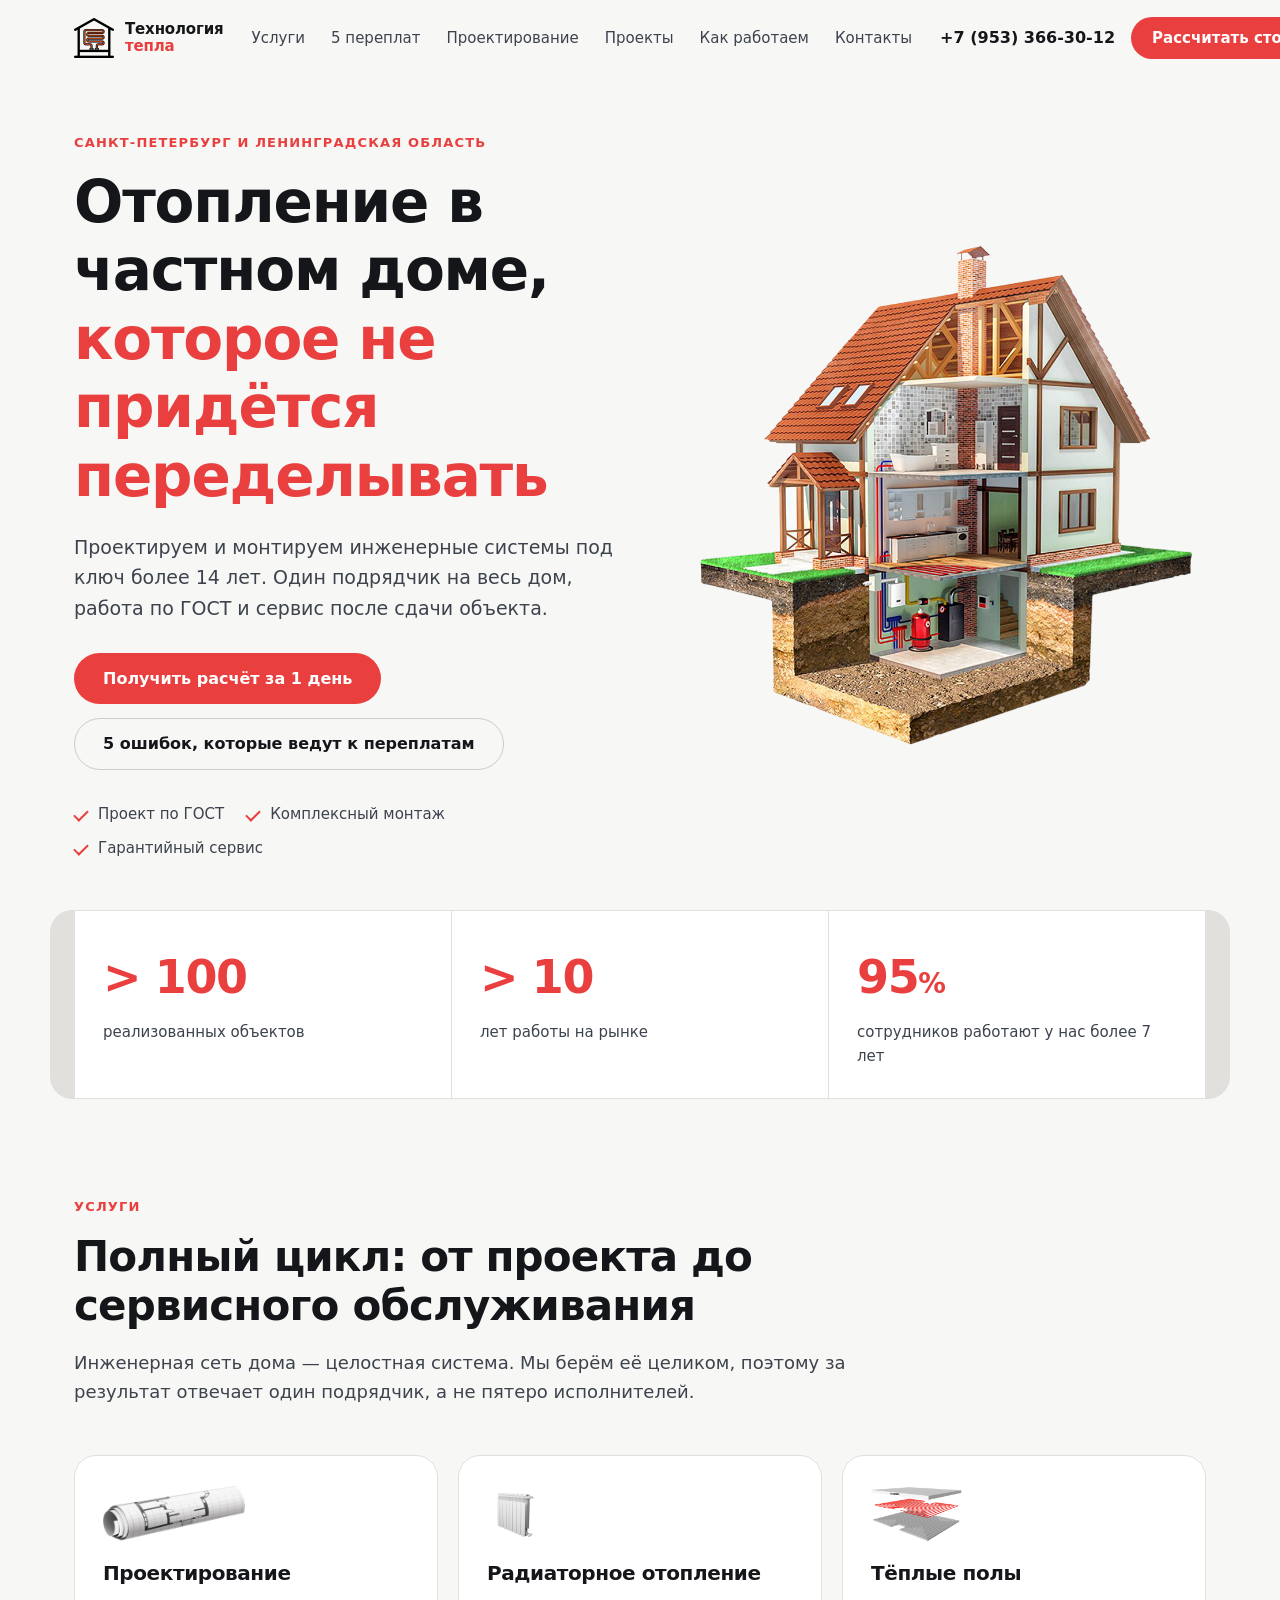
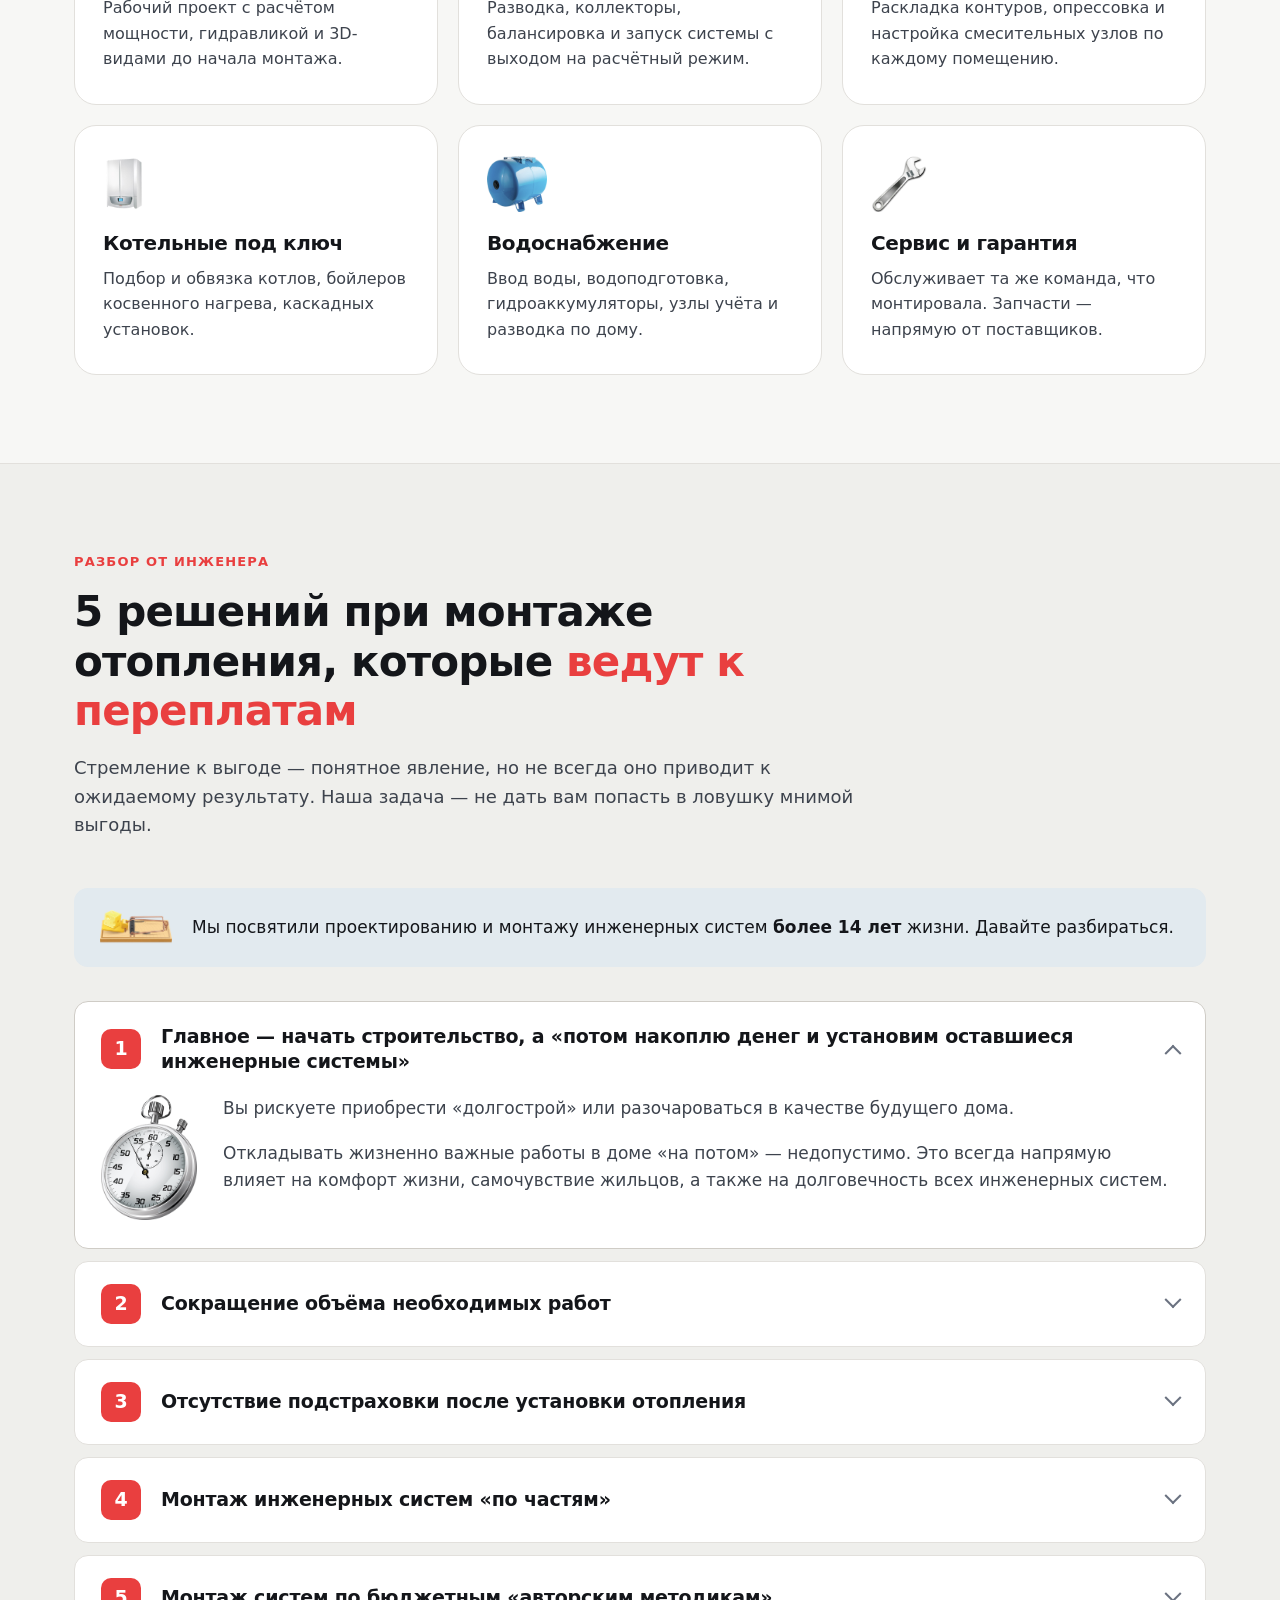
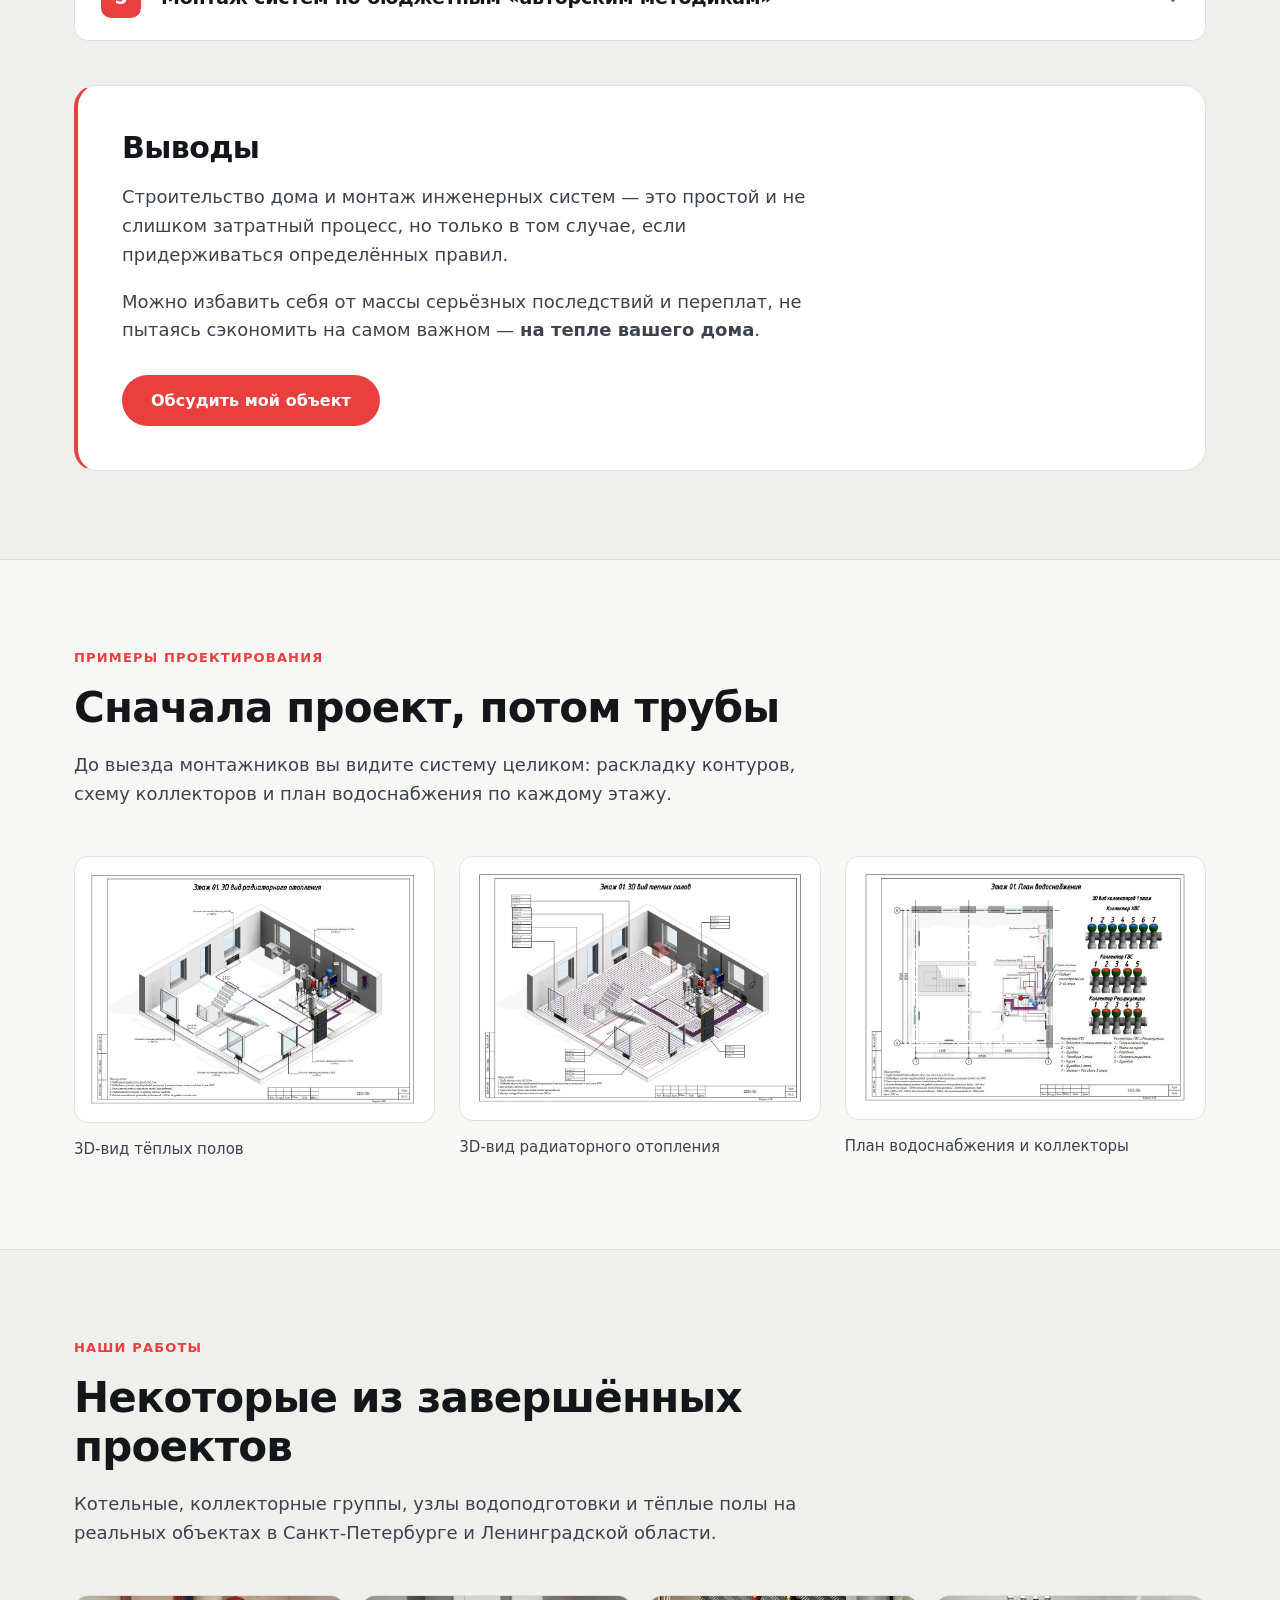
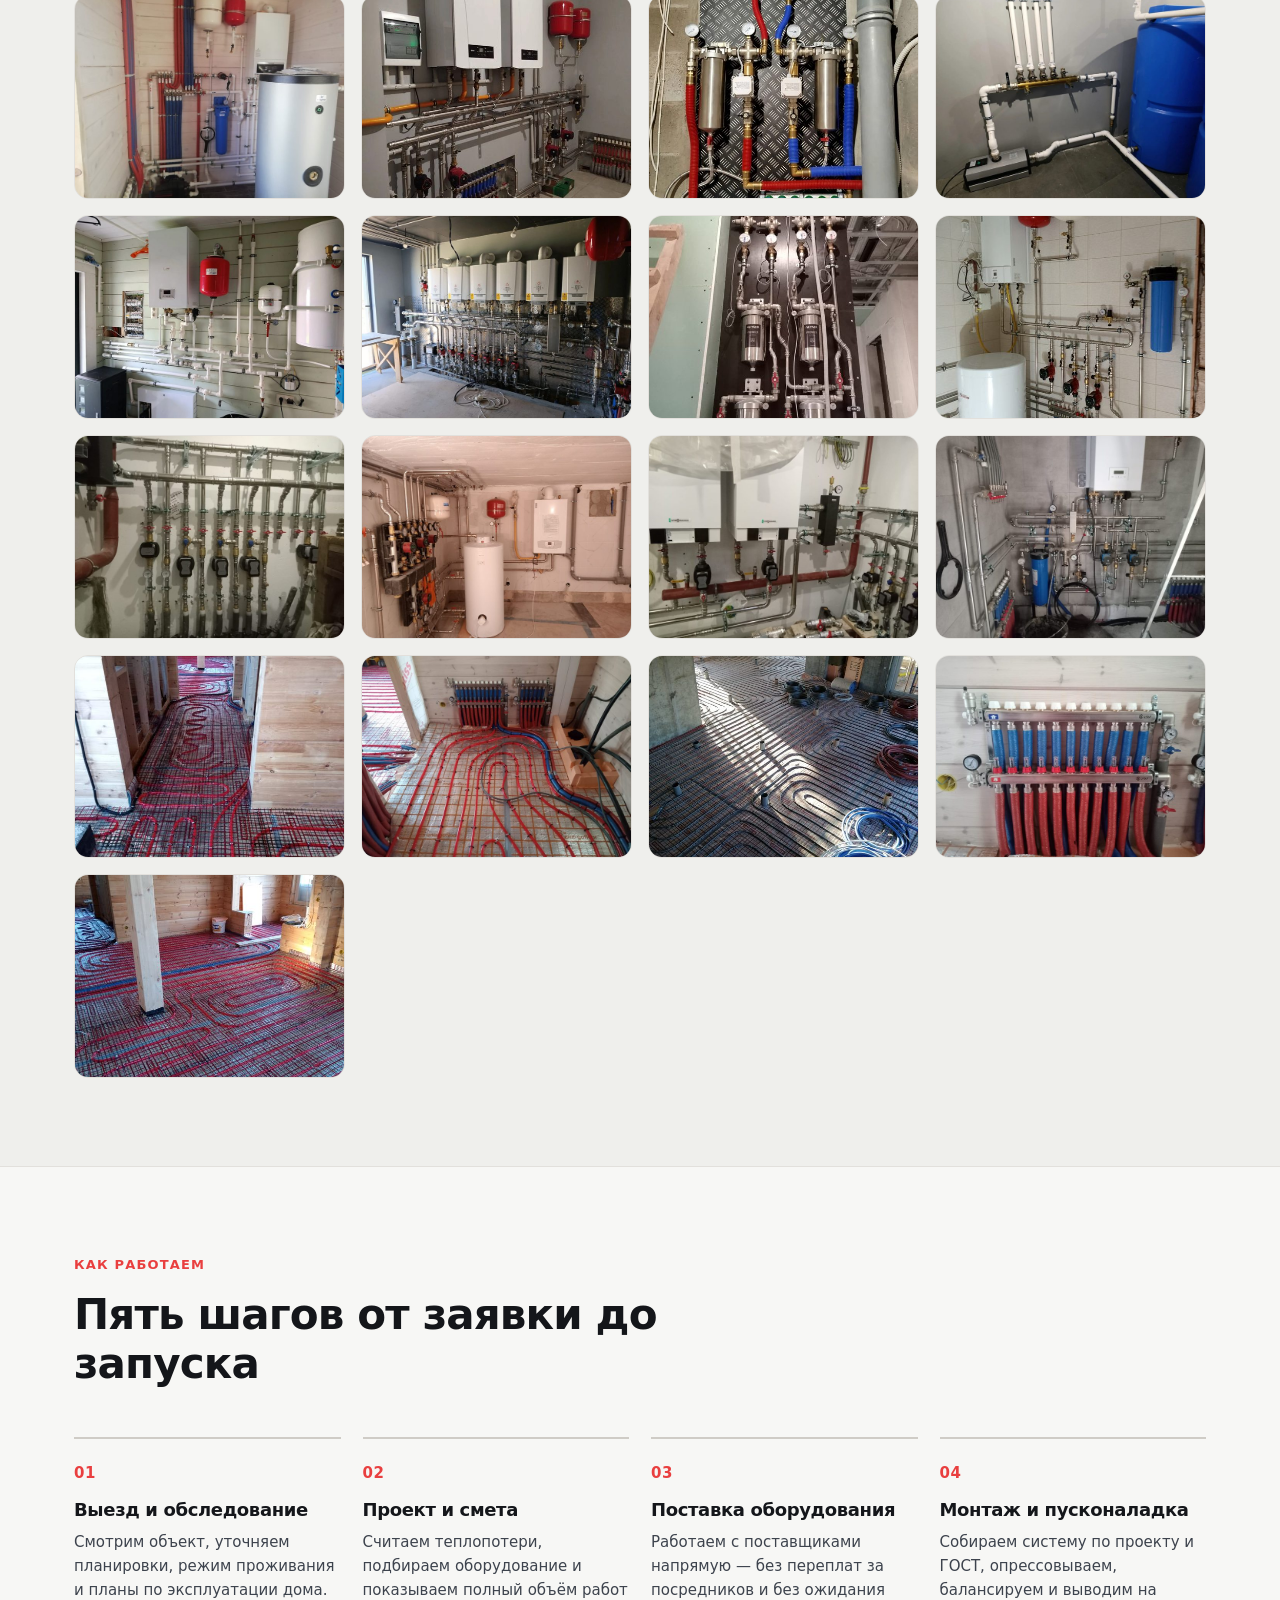
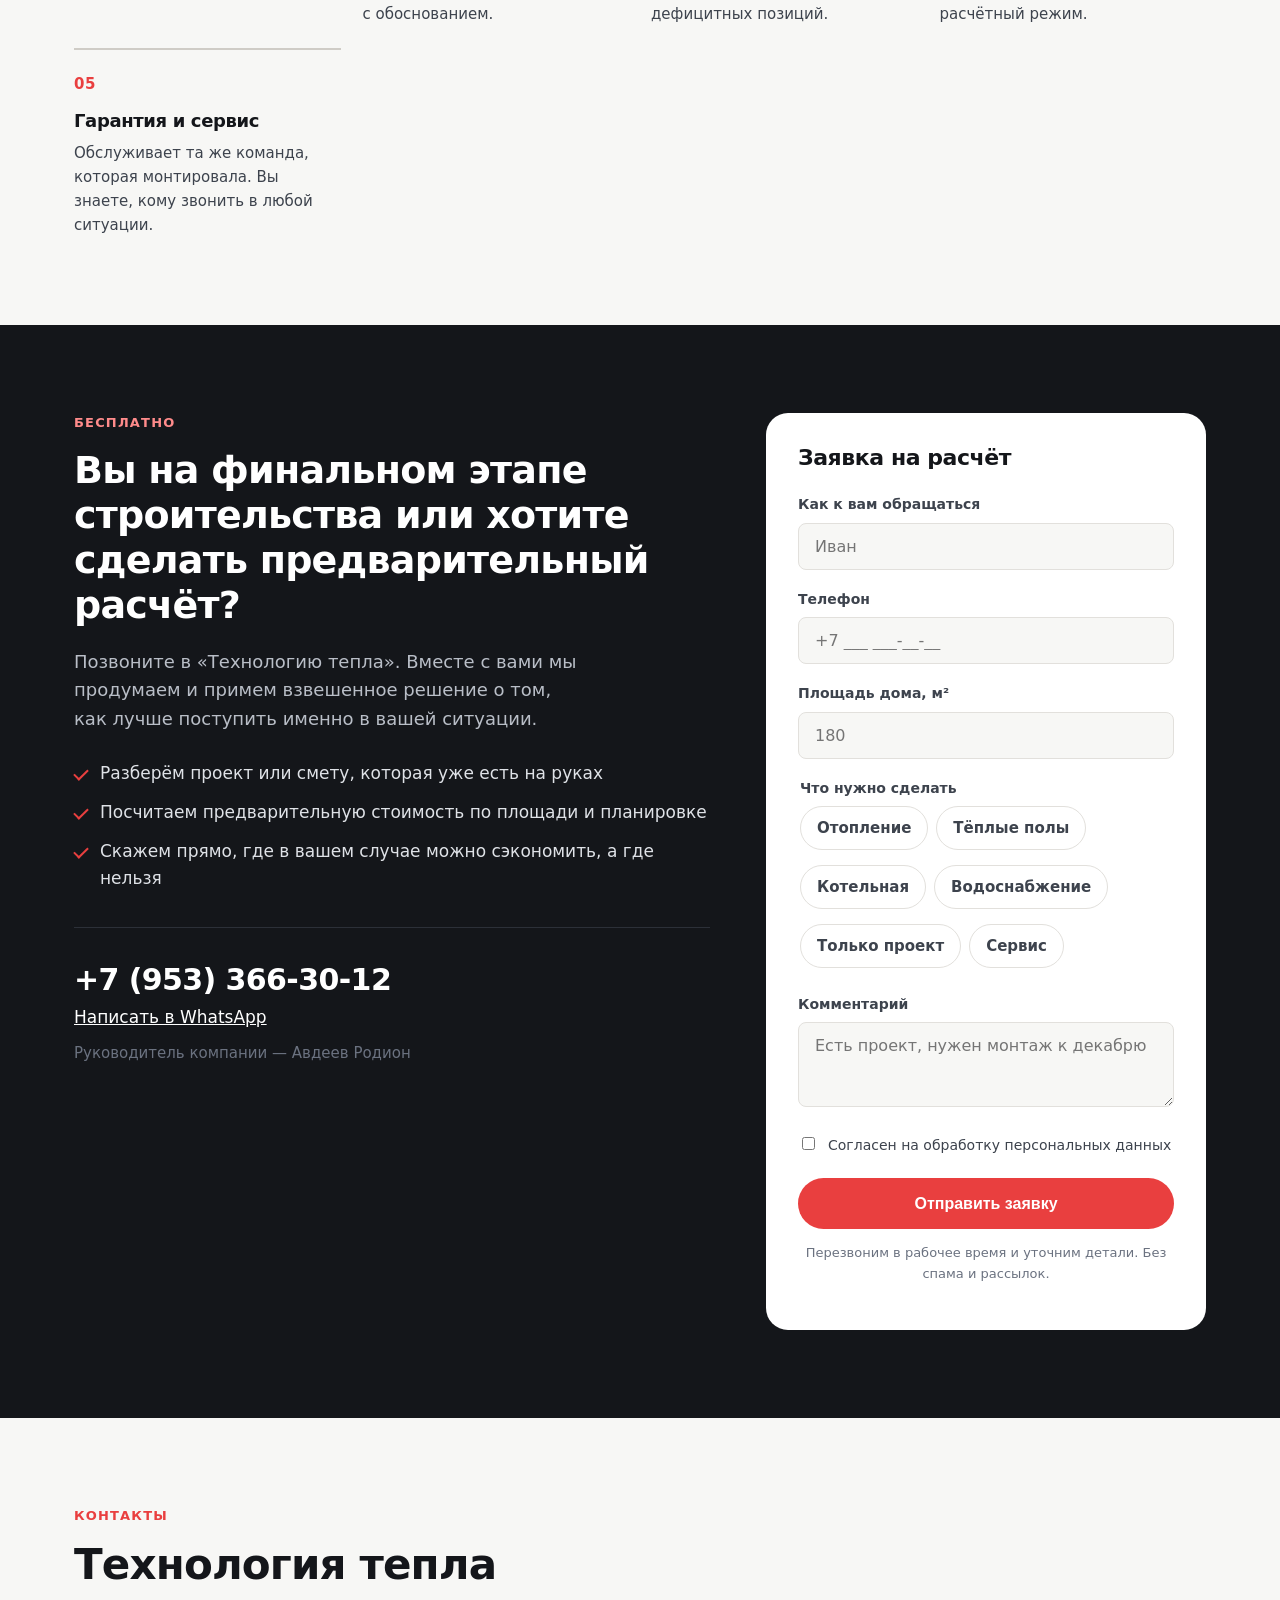
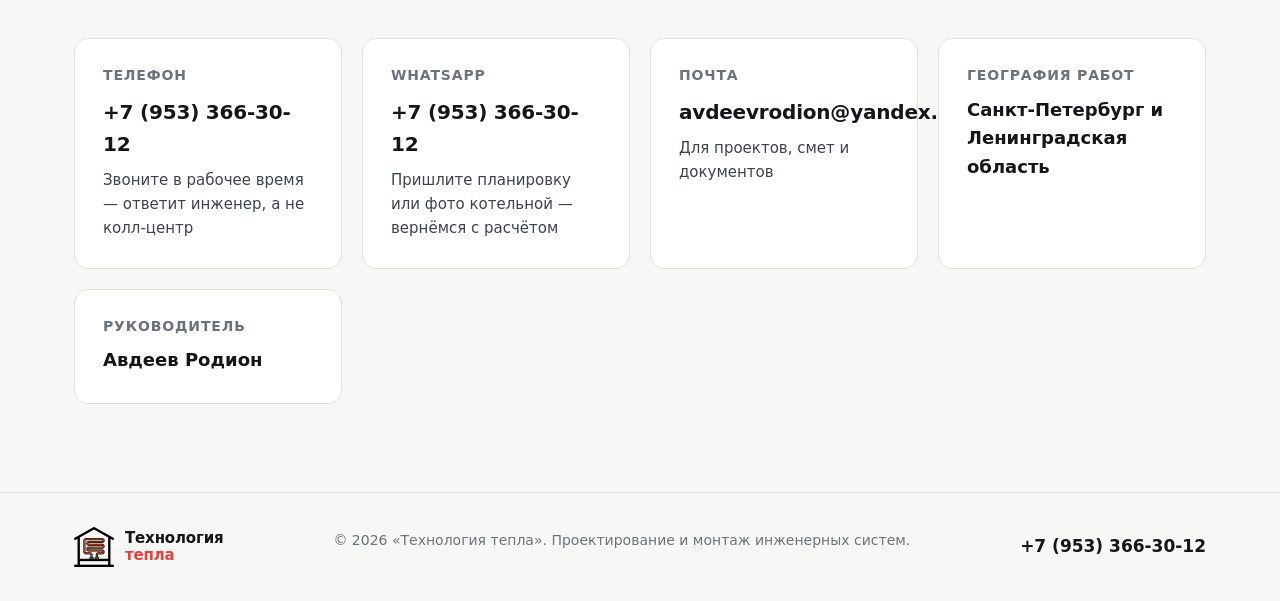
==== index.html @ f064ce5e "Сайт «Технология тепла»: лендинг по материалам презентации" ====
<!DOCTYPE html>
<html lang="ru">
<head>
<meta charset="utf-8">
<meta name="viewport" content="width=device-width, initial-scale=1">
<title>Технология тепла — проектирование и монтаж отопления в частных домах СПб и ЛО</title>
<meta name="description" content="Проектируем и монтируем отопление, тёплые полы, котельные и водоснабжение в частных домах Санкт-Петербурга и Ленинградской области. Более 14 лет опыта, свыше 100 реализованных объектов, работа по ГОСТ и сервисное обслуживание.">
<meta name="theme-color" content="#E93F3F">
<link rel="canonical" href="https://example.ru/">

<meta property="og:type" content="website">
<meta property="og:locale" content="ru_RU">
<meta property="og:site_name" content="Технология тепла">
<meta property="og:title" content="Технология тепла — отопление и инженерные системы в частных домах">
<meta property="og:description" content="Проектирование и монтаж отопления, тёплых полов, котельных и водоснабжения в СПб и Ленобласти. Более 14 лет опыта, свыше 100 объектов.">
<meta property="og:image" content="assets/img/projects/project-05.jpg">

<link rel="icon" href="assets/img/logo-radiator.png" type="image/png">
<link rel="preload" as="image" href="assets/img/hero-house-cutaway.png">
<link rel="stylesheet" href="assets/css/styles.css">
</head>
<body>

<a class="skip-link" href="#main">Перейти к содержанию</a>

<header class="header" id="header">
  <div class="container header__inner">
    <a class="logo" href="#top" aria-label="Технология тепла — на главную">
      <img class="logo__mark" src="assets/img/logo-radiator.png" alt="" width="40" height="40">
      <span class="logo__text">Технология<span>тепла</span></span>
    </a>

    <nav class="nav" id="nav" aria-label="Основная навигация">
      <ul class="nav__list">
        <li><a href="#services">Услуги</a></li>
        <li><a href="#mistakes">5 переплат</a></li>
        <li><a href="#design">Проектирование</a></li>
        <li><a href="#projects">Проекты</a></li>
        <li><a href="#process">Как работаем</a></li>
        <li><a href="#contacts">Контакты</a></li>
      </ul>
    </nav>

    <div class="header__actions">
      <a class="header__phone" href="tel:+79533663012">+7 (953) 366-30-12</a>
      <a class="btn btn--primary btn--sm js-open-lead" href="#lead">Рассчитать стоимость</a>
      <button class="burger" id="burger" type="button" aria-label="Открыть меню" aria-expanded="false" aria-controls="nav">
        <span></span><span></span><span></span>
      </button>
    </div>
  </div>
</header>

<main id="main">

  <section class="hero" id="top">
    <div class="container hero__inner">
      <div class="hero__content">
        <p class="eyebrow">Санкт-Петербург и Ленинградская область</p>
        <h1 class="hero__title">Отопление в частном доме, <em>которое не придётся переделывать</em></h1>
        <p class="hero__lead">
          Проектируем и монтируем инженерные системы под ключ более 14 лет.
          Один подрядчик на весь дом, работа по ГОСТ и сервис после сдачи объекта.
        </p>

        <div class="hero__actions">
          <a class="btn btn--primary js-open-lead" href="#lead">Получить расчёт за 1 день</a>
          <a class="btn btn--ghost" href="#mistakes">5 ошибок, которые ведут к переплатам</a>
        </div>

        <ul class="hero__badges">
          <li>Проект по ГОСТ</li>
          <li>Комплексный монтаж</li>
          <li>Гарантийный сервис</li>
        </ul>
      </div>

      <div class="hero__media">
        <img src="assets/img/hero-house-cutaway.png" alt="Разрез частного дома с инженерными системами: котельная, отопление, водоснабжение" width="900" height="885">
      </div>
    </div>
  </section>

  <section class="stats" aria-label="Компания в цифрах">
    <div class="container stats__grid">
      <div class="stat">
        <span class="stat__value">&gt;&nbsp;100</span>
        <span class="stat__label">реализованных объектов</span>
      </div>
      <div class="stat">
        <span class="stat__value">&gt;&nbsp;10</span>
        <span class="stat__label">лет работы на рынке</span>
      </div>
      <div class="stat">
        <span class="stat__value">95<span class="stat__unit">%</span></span>
        <span class="stat__label">сотрудников работают у нас более 7 лет</span>
      </div>
    </div>
  </section>

  <section class="section" id="services">
    <div class="container">
      <div class="section__head">
        <p class="eyebrow">Услуги</p>
        <h2 class="section__title">Полный цикл: от проекта до сервисного обслуживания</h2>
        <p class="section__lead">
          Инженерная сеть дома — целостная система. Мы берём её целиком, поэтому за результат
          отвечает один подрядчик, а не пятеро исполнителей.
        </p>
      </div>

      <ul class="cards">
        <li class="card">
          <img class="card__icon" src="assets/img/icon-drawings.png" alt="" width="80" height="32" loading="lazy">
          <h3 class="card__title">Проектирование</h3>
          <p>Рабочий проект с расчётом мощности, гидравликой и 3D-видами до начала монтажа.</p>
        </li>
        <li class="card">
          <img class="card__icon" src="assets/img/icon-radiator.png" alt="" width="56" height="56" loading="lazy">
          <h3 class="card__title">Радиаторное отопление</h3>
          <p>Разводка, коллекторы, балансировка и запуск системы с выходом на расчётный режим.</p>
        </li>
        <li class="card">
          <img class="card__icon" src="assets/img/icon-floor-heating.png" alt="" width="80" height="49" loading="lazy">
          <h3 class="card__title">Тёплые полы</h3>
          <p>Раскладка контуров, опрессовка и настройка смесительных узлов по каждому помещению.</p>
        </li>
        <li class="card">
          <img class="card__icon" src="assets/img/icon-boiler.png" alt="" width="42" height="56" loading="lazy">
          <h3 class="card__title">Котельные под ключ</h3>
          <p>Подбор и обвязка котлов, бойлеров косвенного нагрева, каскадных установок.</p>
        </li>
        <li class="card">
          <img class="card__icon" src="assets/img/icon-expansion-tank.png" alt="" width="60" height="56" loading="lazy">
          <h3 class="card__title">Водоснабжение</h3>
          <p>Ввод воды, водоподготовка, гидроаккумуляторы, узлы учёта и разводка по дому.</p>
        </li>
        <li class="card">
          <img class="card__icon" src="assets/img/icon-wrench.png" alt="" width="56" height="56" loading="lazy">
          <h3 class="card__title">Сервис и гарантия</h3>
          <p>Обслуживает та же команда, что монтировала. Запчасти — напрямую от поставщиков.</p>
        </li>
      </ul>
    </div>
  </section>

  <section class="section section--alt" id="mistakes">
    <div class="container">
      <div class="section__head">
        <p class="eyebrow">Разбор от инженера</p>
        <h2 class="section__title">5 решений при монтаже отопления, которые <em>ведут к переплатам</em></h2>
        <p class="section__lead">
          Стремление к выгоде — понятное явление, но не всегда оно приводит к ожидаемому результату.
          Наша задача — не дать вам попасть в ловушку мнимой выгоды.
        </p>
      </div>

      <div class="callout callout--trap">
        <img src="assets/img/icon-mousetrap.png" alt="" width="72" height="35" loading="lazy">
        <p>Мы посвятили проектированию и монтажу инженерных систем <strong>более 14 лет</strong> жизни. Давайте разбираться.</p>
      </div>

      <ul class="accordion" id="accordion">
        <li class="acc">
          <button class="acc__head" type="button" aria-expanded="true" aria-controls="acc-1">
            <span class="acc__num">1</span>
            <span class="acc__title">Главное — начать строительство, а «потом накоплю денег и установим оставшиеся инженерные системы»</span>
            <span class="acc__chevron" aria-hidden="true"></span>
          </button>
          <div class="acc__body" id="acc-1">
            <div class="acc__inner">
              <img class="acc__icon" src="assets/img/icon-stopwatch.png" alt="" width="62" height="80" loading="lazy">
              <div>
                <p>Вы рискуете приобрести «долгострой» или разочароваться в качестве будущего дома.</p>
                <p>Откладывать жизненно важные работы в доме «на потом» — недопустимо. Это всегда напрямую влияет на комфорт жизни, самочувствие жильцов, а также на долговечность всех инженерных систем.</p>
              </div>
            </div>
          </div>
        </li>

        <li class="acc">
          <button class="acc__head" type="button" aria-expanded="false" aria-controls="acc-2">
            <span class="acc__num">2</span>
            <span class="acc__title">Сокращение объёма необходимых работ</span>
            <span class="acc__chevron" aria-hidden="true"></span>
          </button>
          <div class="acc__body" id="acc-2">
            <div class="acc__inner">
              <img class="acc__icon" src="assets/img/icon-piggy-bank.png" alt="" width="80" height="76" loading="lazy">
              <div>
                <p>Некоторые заказчики желают отказаться от работ, считая их ненужными, и просят уменьшить объём сметы.</p>
                <p>Сотрудники серьёзной инженерной компании не допустят компромисса по отказу от тех или иных работ и обязательно аргументируют их необходимость.</p>
                <p class="note note--warn">
                  <img src="assets/img/icon-warning.png" alt="" width="28" height="28" loading="lazy">
                  Отказ от необходимых работ — высочайший риск получить трудно поправимые последствия и необходимость двойной работы.
                </p>
              </div>
            </div>
          </div>
        </li>

        <li class="acc">
          <button class="acc__head" type="button" aria-expanded="false" aria-controls="acc-3">
            <span class="acc__num">3</span>
            <span class="acc__title">Отсутствие подстраховки после установки отопления</span>
            <span class="acc__chevron" aria-hidden="true"></span>
          </button>
          <div class="acc__body" id="acc-3">
            <div class="acc__inner">
              <img class="acc__icon" src="assets/img/icon-handshake.png" alt="" width="64" height="80" loading="lazy">
              <div>
                <p>Профессиональное сервисное обслуживание — важнейшая составляющая процесса эксплуатации. Только при наличии должного и своевременного обслуживания и ремонта инженерных систем возможно гарантировать безопасность, долговечность и комфорт использования.</p>
                <p>Желательно, чтобы обслуживанием по гарантии занималась та же компания, которая занималась установкой и монтажом. Поэтому важно выбрать надёжную компанию, которая в случае неприятностей не пропадёт с радаров.</p>
                <p class="note note--good">
                  Благодаря прямому сотрудничеству с поставщиками мы легко найдём все необходимые запчасти, расходные материалы и комплектующие для оборудования и осуществим требуемые работы в срок.
                </p>
              </div>
            </div>
          </div>
        </li>

        <li class="acc">
          <button class="acc__head" type="button" aria-expanded="false" aria-controls="acc-4">
            <span class="acc__num">4</span>
            <span class="acc__title">Монтаж инженерных систем «по частям»</span>
            <span class="acc__chevron" aria-hidden="true"></span>
          </button>
          <div class="acc__body" id="acc-4">
            <div class="acc__inner">
              <img class="acc__icon" src="assets/img/icon-puzzle.png" alt="" width="80" height="66" loading="lazy">
              <div>
                <p>Инженерная сеть дома — это целостная взаимосвязанная система устройств и агрегатов, которые при сборе по частям обязательно будут работать неправильно и требовать частых ремонтов. Вам будет трудно разобраться, кто из исполнителей допустил ошибку, и практически невозможно привлечь кого-либо к ответственности.</p>
                <p>Итог поэтапного подхода — регулярная двойная работа, лишние расходы и неуверенность в завтрашнем дне.</p>
                <p class="note note--good">
                  Комплексный подход — гарантия полной завершённости всех важнейших систем дома и их долговечной работы.
                </p>
              </div>
            </div>
          </div>
        </li>

        <li class="acc">
          <button class="acc__head" type="button" aria-expanded="false" aria-controls="acc-5">
            <span class="acc__num">5</span>
            <span class="acc__title">Монтаж систем по бюджетным «авторским методикам»</span>
            <span class="acc__chevron" aria-hidden="true"></span>
          </button>
          <div class="acc__body" id="acc-5">
            <div class="acc__inner">
              <img class="acc__icon" src="assets/img/icon-gears.png" alt="" width="80" height="80" loading="lazy">
              <div>
                <p>Только наличие должного проектирования позволяет обеспечить создание надёжной и эффективной инженерной системы.</p>
                <p>Соблюдение правил и ГОСТов — гарантия безопасности и долговечной работы инженерных систем.</p>
                <p class="note note--good">
                  Монтаж с соблюдением ГОСТов позволяет получить высочайшие показатели пожарной безопасности, а также долговечность и стабильность работы систем в течение долгих лет.
                </p>
              </div>
            </div>
          </div>
        </li>
      </ul>

      <div class="conclusion">
        <h3>Выводы</h3>
        <p>
          Строительство дома и монтаж инженерных систем — это простой и не слишком затратный процесс,
          но только в том случае, если придерживаться определённых правил.
        </p>
        <p>
          Можно избавить себя от массы серьёзных последствий и переплат, не пытаясь сэкономить
          на самом важном — <strong>на тепле вашего дома</strong>.
        </p>
        <a class="btn btn--primary js-open-lead" href="#lead">Обсудить мой объект</a>
      </div>
    </div>
  </section>

  <section class="section" id="design">
    <div class="container">
      <div class="section__head">
        <p class="eyebrow">Примеры проектирования</p>
        <h2 class="section__title">Сначала проект, потом трубы</h2>
        <p class="section__lead">
          До выезда монтажников вы видите систему целиком: раскладку контуров, схему коллекторов
          и план водоснабжения по каждому этажу.
        </p>
      </div>

      <ul class="designs">
        <li class="design">
          <a class="design__link" href="assets/img/design-1-floor-heating-3d.jpg" data-lightbox data-caption="Этаж 01. 3D-вид тёплых полов">
            <img src="assets/img/design-1-floor-heating-3d.jpg" alt="Чертёж: 3D-вид тёплых полов первого этажа" width="1003" height="716" loading="lazy">
          </a>
          <p class="design__caption">3D-вид тёплых полов</p>
        </li>
        <li class="design">
          <a class="design__link" href="assets/img/design-2-radiators-3d.jpg" data-lightbox data-caption="Этаж 01. 3D-вид радиаторного отопления">
            <img src="assets/img/design-2-radiators-3d.jpg" alt="Чертёж: 3D-вид радиаторного отопления первого этажа" width="1010" height="715" loading="lazy">
          </a>
          <p class="design__caption">3D-вид радиаторного отопления</p>
        </li>
        <li class="design">
          <a class="design__link" href="assets/img/design-3-water-supply-plan.jpg" data-lightbox data-caption="Этаж 01. План водоснабжения и схема коллекторов">
            <img src="assets/img/design-3-water-supply-plan.jpg" alt="Чертёж: план водоснабжения и схема коллекторов ХВС, ГВС и рециркуляции" width="1016" height="716" loading="lazy">
          </a>
          <p class="design__caption">План водоснабжения и коллекторы</p>
        </li>
      </ul>
    </div>
  </section>

  <section class="section section--alt" id="projects">
    <div class="container">
      <div class="section__head">
        <p class="eyebrow">Наши работы</p>
        <h2 class="section__title">Некоторые из завершённых проектов</h2>
        <p class="section__lead">
          Котельные, коллекторные группы, узлы водоподготовки и тёплые полы на реальных объектах
          в Санкт-Петербурге и Ленинградской области.
        </p>
      </div>

      <ul class="gallery" id="gallery">
        <!-- Карточки галереи подставляются из script.js -->
      </ul>
    </div>
  </section>

  <section class="section" id="process">
    <div class="container">
      <div class="section__head">
        <p class="eyebrow">Как работаем</p>
        <h2 class="section__title">Пять шагов от заявки до запуска</h2>
      </div>

      <ol class="steps">
        <li class="step">
          <span class="step__num">01</span>
          <h3>Выезд и обследование</h3>
          <p>Смотрим объект, уточняем планировки, режим проживания и планы по эксплуатации дома.</p>
        </li>
        <li class="step">
          <span class="step__num">02</span>
          <h3>Проект и смета</h3>
          <p>Считаем теплопотери, подбираем оборудование и показываем полный объём работ с обоснованием.</p>
        </li>
        <li class="step">
          <span class="step__num">03</span>
          <h3>Поставка оборудования</h3>
          <p>Работаем с поставщиками напрямую — без переплат за посредников и без ожидания дефицитных позиций.</p>
        </li>
        <li class="step">
          <span class="step__num">04</span>
          <h3>Монтаж и пусконаладка</h3>
          <p>Собираем систему по проекту и ГОСТ, опрессовываем, балансируем и выводим на расчётный режим.</p>
        </li>
        <li class="step">
          <span class="step__num">05</span>
          <h3>Гарантия и сервис</h3>
          <p>Обслуживает та же команда, которая монтировала. Вы знаете, кому звонить в любой ситуации.</p>
        </li>
      </ol>
    </div>
  </section>

  <section class="lead" id="lead">
    <div class="container lead__inner">
      <div class="lead__text">
        <p class="eyebrow eyebrow--light">Бесплатно</p>
        <h2 class="lead__title">Вы на финальном этапе строительства или хотите сделать предварительный расчёт?</h2>
        <p class="lead__lead">
          Позвоните в «Технологию тепла». Вместе с вами мы продумаем и примем взвешенное решение
          о том, как лучше поступить именно в вашей ситуации.
        </p>

        <ul class="lead__list">
          <li>Разберём проект или смету, которая уже есть на руках</li>
          <li>Посчитаем предварительную стоимость по площади и планировке</li>
          <li>Скажем прямо, где в вашем случае можно сэкономить, а где нельзя</li>
        </ul>

        <div class="lead__contacts">
          <a class="lead__phone" href="tel:+79533663012">+7 (953) 366-30-12</a>
          <a class="lead__wa" href="https://wa.me/79533663012" target="_blank" rel="noopener">Написать в WhatsApp</a>
          <p class="lead__person">Руководитель компании — Авдеев Родион</p>
        </div>
      </div>

      <form class="form" id="lead-form" novalidate>
        <h3 class="form__title">Заявка на расчёт</h3>

        <div class="form-group form-group--trap" aria-hidden="true">
          <label for="f-website">Website</label>
          <input id="f-website" name="website" type="text" tabindex="-1" autocomplete="off">
        </div>

        <div class="field">
          <label for="f-name">Как к вам обращаться</label>
          <input id="f-name" name="name" type="text" autocomplete="name" placeholder="Иван" required>
          <span class="field__error" data-error-for="f-name"></span>
        </div>

        <div class="field">
          <label for="f-phone">Телефон</label>
          <input id="f-phone" name="phone" type="tel" inputmode="numeric" autocomplete="tel" placeholder="+7 ___ ___-__-__" maxlength="16" required>
          <span class="field__error" data-error-for="f-phone"></span>
        </div>

        <div class="field">
          <label for="f-area">Площадь дома, м²</label>
          <input id="f-area" name="area" type="number" min="10" max="2000" step="1" placeholder="180">
          <span class="field__error" data-error-for="f-area"></span>
        </div>

        <fieldset class="field field--choice">
          <legend>Что нужно сделать</legend>
          <div class="choices">
            <label class="choice"><input type="checkbox" name="scope" value="Отопление"><span>Отопление</span></label>
            <label class="choice"><input type="checkbox" name="scope" value="Тёплые полы"><span>Тёплые полы</span></label>
            <label class="choice"><input type="checkbox" name="scope" value="Котельная"><span>Котельная</span></label>
            <label class="choice"><input type="checkbox" name="scope" value="Водоснабжение"><span>Водоснабжение</span></label>
            <label class="choice"><input type="checkbox" name="scope" value="Проект"><span>Только проект</span></label>
            <label class="choice"><input type="checkbox" name="scope" value="Сервис"><span>Сервис</span></label>
          </div>
        </fieldset>

        <div class="field">
          <label for="f-comment">Комментарий</label>
          <textarea id="f-comment" name="comment" rows="3" placeholder="Есть проект, нужен монтаж к декабрю"></textarea>
        </div>

        <label class="consent">
          <input type="checkbox" name="consent" required>
          <span>Согласен на обработку персональных данных</span>
        </label>
        <span class="field__error" data-error-for="consent"></span>

        <button class="btn btn--primary btn--block" type="submit">Отправить заявку</button>
        <p class="form__note">Перезвоним в рабочее время и уточним детали. Без спама и рассылок.</p>
        <p class="form__status" id="form-status" role="status" aria-live="polite"></p>
      </form>
    </div>
  </section>

  <section class="section" id="contacts">
    <div class="container">
      <div class="section__head">
        <p class="eyebrow">Контакты</p>
        <h2 class="section__title">Технология тепла</h2>
      </div>

      <div class="contacts">
        <div class="contacts__item">
          <h3>Телефон</h3>
          <a href="tel:+79533663012">+7 (953) 366-30-12</a>
          <p>Звоните в рабочее время — ответит инженер, а не колл-центр</p>
        </div>
        <div class="contacts__item">
          <h3>WhatsApp</h3>
          <a href="https://wa.me/79533663012" target="_blank" rel="noopener">+7 (953) 366-30-12</a>
          <p>Пришлите планировку или фото котельной — вернёмся с расчётом</p>
        </div>
        <div class="contacts__item">
          <h3>Почта</h3>
          <a href="mailto:avdeevrodion@yandex.ru">avdeevrodion@yandex.ru</a>
          <p>Для проектов, смет и документов</p>
        </div>
        <div class="contacts__item">
          <h3>География работ</h3>
          <p class="contacts__plain">Санкт-Петербург и Ленинградская область</p>
        </div>
        <div class="contacts__item">
          <h3>Руководитель</h3>
          <p class="contacts__plain">Авдеев Родион</p>
        </div>
      </div>
    </div>
  </section>

</main>

<footer class="footer">
  <div class="container footer__inner">
    <a class="logo logo--footer" href="#top">
      <img class="logo__mark" src="assets/img/logo-radiator.png" alt="" width="36" height="36" loading="lazy">
      <span class="logo__text">Технология<span>тепла</span></span>
    </a>
    <p class="footer__copy">© <span id="year">2026</span> «Технология тепла». Проектирование и монтаж инженерных систем.</p>
    <a class="footer__phone" href="tel:+79533663012">+7 (953) 366-30-12</a>
  </div>
</footer>

<a class="fab js-open-lead" href="#lead" aria-label="Оставить заявку на расчёт">Рассчитать</a>

<div class="modal-overlay" id="leadModal" role="dialog" aria-modal="true" aria-labelledby="leadModalTitle" hidden>
  <div class="modal">
    <button class="modal-close" id="leadModalClose" type="button" aria-label="Закрыть">×</button>

    <div id="leadModalFormWrap">
      <h2 id="leadModalTitle">Заявка на расчёт</h2>
      <p>Укажите имя и телефон — перезвоним и обсудим ваш объект.</p>

      <form id="leadForm" novalidate>
        <div class="form-group form-group--trap" aria-hidden="true">
          <label for="leadWebsite">Website</label>
          <input id="leadWebsite" name="website" type="text" tabindex="-1" autocomplete="off">
        </div>

        <div class="form-group">
          <label for="leadName">Имя</label>
          <input id="leadName" name="name" type="text" autocomplete="name" placeholder="Как к вам обращаться" required>
          <div class="field-error" id="leadNameError">Укажите имя</div>
        </div>

        <div class="form-group">
          <label for="leadPhone">Телефон</label>
          <input id="leadPhone" name="phone" type="tel" inputmode="numeric" autocomplete="tel" placeholder="+7 ___ ___-__-__" maxlength="16" required>
          <div class="field-error" id="leadPhoneError">Введите номер полностью — 11 цифр</div>
        </div>

        <div class="checkbox-row" id="leadPrivacyRow">
          <input id="leadPrivacy" name="privacy" type="checkbox" required>
          <label for="leadPrivacy">Согласен на обработку персональных данных</label>
        </div>
        <div class="field-error" id="leadPrivacyError">Нужно согласие на обработку данных</div>
        <div class="field-error" id="leadSendError"></div>

        <button class="btn btn--primary btn--block" id="leadSubmitBtn" type="submit">Отправить заявку</button>
        <p class="modal__note">Или позвоните сразу: <a href="tel:+79533663012">+7 (953) 366-30-12</a></p>
      </form>
    </div>

    <div class="modal-success" id="leadModalSuccess">
      <h2>Заявка отправлена</h2>
      <p>Спасибо! Мы получили ваши контакты и свяжемся в ближайшее время.</p>
      <button class="btn btn--primary" id="leadModalDone" type="button">Закрыть</button>
    </div>
  </div>
</div>

<div class="lightbox" id="lightbox" hidden>
  <button class="lightbox__close" type="button" aria-label="Закрыть">×</button>
  <button class="lightbox__nav lightbox__nav--prev" type="button" aria-label="Предыдущее фото">‹</button>
  <img class="lightbox__img" id="lightbox-img" src="" alt="">
  <button class="lightbox__nav lightbox__nav--next" type="button" aria-label="Следующее фото">›</button>
  <p class="lightbox__caption" id="lightbox-caption"></p>
</div>

<script type="application/ld+json">
{
  "@context": "https://schema.org",
  "@type": "HVACBusiness",
  "name": "Технология тепла",
  "description": "Проектирование и монтаж систем отопления, тёплых полов, котельных и водоснабжения в частных домах.",
  "telephone": "+7-953-366-30-12",
  "email": "avdeevrodion@yandex.ru",
  "areaServed": ["Санкт-Петербург", "Ленинградская область"],
  "address": {
    "@type": "PostalAddress",
    "addressLocality": "Санкт-Петербург",
    "addressCountry": "RU"
  },
  "employee": {
    "@type": "Person",
    "name": "Авдеев Родион",
    "jobTitle": "Руководитель компании"
  }
}
</script>

<script src="assets/js/script.js" defer></script>
</body>
</html>
---- assets/css/styles.css ----
/* Технология тепла — стили лендинга.
   Палитра снята с исходной презентации: тёплый бумажный фон, красный акцент,
   голубые врезки для смысловых выводов. */

:root {
  --red: #e93f3f;
  --red-dark: #cf2c2c;
  --red-soft: #fdecec;

  --ink: #14161a;
  --ink-2: #3d434d;
  --ink-3: #6b7280;

  --paper: #f7f7f5;
  --paper-2: #efefec;
  --white: #ffffff;
  --blue-soft: #e2eaef;
  --amber-soft: #fdf3e2;

  --line: #e2e0dc;
  --line-strong: #cfccc6;

  --radius-sm: 8px;
  --radius: 14px;
  --radius-lg: 22px;

  --container: 1180px;
  --gutter: 24px;

  --font: "Inter", "Segoe UI", system-ui, -apple-system, "Helvetica Neue", Arial, sans-serif;

  --transition: 0.25s cubic-bezier(0.4, 0, 0.2, 1);
}

*,
*::before,
*::after { box-sizing: border-box; }

html {
  scroll-behavior: smooth;
  scroll-padding-top: 88px;
}

body {
  margin: 0;
  font-family: var(--font);
  font-size: 17px;
  line-height: 1.6;
  color: var(--ink);
  background: var(--paper);
  -webkit-font-smoothing: antialiased;
}

img { max-width: 100%; height: auto; display: block; }

a { color: inherit; }

h1, h2, h3 {
  margin: 0;
  line-height: 1.18;
  letter-spacing: -0.02em;
  font-weight: 700;
}

p { margin: 0 0 1em; }
p:last-child { margin-bottom: 0; }

ul, ol { margin: 0; padding: 0; list-style: none; }

em {
  font-style: normal;
  color: var(--red);
}

.container {
  width: 100%;
  max-width: var(--container);
  margin: 0 auto;
  padding: 0 var(--gutter);
}

.skip-link {
  position: absolute;
  left: -9999px;
  top: 0;
  z-index: 200;
  padding: 12px 20px;
  background: var(--ink);
  color: var(--white);
  border-radius: 0 0 var(--radius-sm) 0;
}
.skip-link:focus { left: 0; }

:focus-visible {
  outline: 3px solid var(--red);
  outline-offset: 3px;
}

/* ---------------------------------------------------------------- Кнопки */

.btn {
  display: inline-flex;
  align-items: center;
  justify-content: center;
  gap: 10px;
  padding: 15px 28px;
  border: 1px solid transparent;
  border-radius: 999px;
  font-size: 16px;
  font-weight: 600;
  line-height: 1.2;
  text-align: center;
  text-decoration: none;
  cursor: pointer;
  transition: background var(--transition), color var(--transition), border-color var(--transition), transform var(--transition);
}
.btn:active { transform: translateY(1px); }

.btn--primary {
  background: var(--red);
  color: var(--white);
}
.btn--primary:hover { background: var(--red-dark); }

.btn--ghost {
  background: transparent;
  color: var(--ink);
  border-color: var(--line-strong);
}
.btn--ghost:hover {
  border-color: var(--ink);
  background: var(--white);
}

.btn--sm { padding: 11px 20px; font-size: 15px; white-space: nowrap; }
.btn--block { width: 100%; }

/* ---------------------------------------------------------------- Шапка */

.header {
  position: sticky;
  top: 0;
  z-index: 100;
  background: rgba(247, 247, 245, 0.88);
  backdrop-filter: blur(12px);
  border-bottom: 1px solid transparent;
  transition: border-color var(--transition), background var(--transition);
}
.header.is-stuck {
  border-bottom-color: var(--line);
  background: rgba(247, 247, 245, 0.96);
}

.header__inner {
  display: flex;
  align-items: center;
  gap: 28px;
  min-height: 76px;
}

.logo {
  display: inline-flex;
  align-items: center;
  gap: 11px;
  text-decoration: none;
  flex-shrink: 0;
}
.logo__mark { width: 40px; height: 40px; object-fit: contain; }
.logo__text {
  display: flex;
  flex-direction: column;
  font-size: 15px;
  font-weight: 700;
  line-height: 1.12;
  letter-spacing: -0.01em;
}
.logo__text span { color: var(--red); }

.nav { margin-left: auto; }
.nav__list {
  display: flex;
  align-items: center;
  gap: 26px;
}
.nav__list a {
  position: relative;
  font-size: 15px;
  font-weight: 500;
  white-space: nowrap;
  color: var(--ink-2);
  text-decoration: none;
  transition: color var(--transition);
}
.nav__list a::after {
  content: "";
  position: absolute;
  left: 0;
  right: 0;
  bottom: -6px;
  height: 2px;
  background: var(--red);
  transform: scaleX(0);
  transition: transform var(--transition);
}
.nav__list a:hover { color: var(--ink); }
.nav__list a:hover::after,
.nav__list a.is-active::after { transform: scaleX(1); }
.nav__list a.is-active { color: var(--ink); }

.header__actions {
  display: flex;
  align-items: center;
  gap: 16px;
}
.header__phone {
  font-size: 16px;
  font-weight: 700;
  text-decoration: none;
  white-space: nowrap;
}
.header__phone:hover { color: var(--red); }

.burger {
  display: none;
  width: 44px;
  height: 44px;
  padding: 0;
  border: 1px solid var(--line-strong);
  border-radius: 10px;
  background: transparent;
  cursor: pointer;
}
.burger span {
  display: block;
  width: 20px;
  height: 2px;
  margin: 4px auto;
  background: var(--ink);
  transition: transform var(--transition), opacity var(--transition);
}
.burger[aria-expanded="true"] span:nth-child(1) { transform: translateY(6px) rotate(45deg); }
.burger[aria-expanded="true"] span:nth-child(2) { opacity: 0; }
.burger[aria-expanded="true"] span:nth-child(3) { transform: translateY(-6px) rotate(-45deg); }

/* ---------------------------------------------------------------- Первый экран */

.eyebrow {
  margin: 0 0 14px;
  font-size: 13px;
  font-weight: 600;
  letter-spacing: 0.09em;
  text-transform: uppercase;
  color: var(--red);
}
.eyebrow--light { color: #ff8b8b; }

.hero { padding: 56px 0 20px; }
.hero__inner {
  display: grid;
  grid-template-columns: minmax(0, 1.05fr) minmax(0, 0.95fr);
  align-items: center;
  gap: 40px;
}
.hero__title {
  font-size: clamp(34px, 4.6vw, 58px);
  margin-bottom: 22px;
}
.hero__lead {
  max-width: 33em;
  font-size: 19px;
  color: var(--ink-2);
  margin-bottom: 30px;
}
.hero__actions {
  display: flex;
  flex-wrap: wrap;
  gap: 14px;
  margin-bottom: 32px;
}
.hero__badges {
  display: flex;
  flex-wrap: wrap;
  gap: 10px 22px;
}
.hero__badges li {
  position: relative;
  padding-left: 24px;
  font-size: 15px;
  color: var(--ink-2);
}
.hero__badges li::before {
  content: "";
  position: absolute;
  left: 0;
  top: 8px;
  width: 14px;
  height: 8px;
  border-left: 2px solid var(--red);
  border-bottom: 2px solid var(--red);
  transform: rotate(-45deg);
}
.hero__media img { width: 100%; }

/* ---------------------------------------------------------------- Цифры */

.stats { padding: 30px 0 10px; }
.stats__grid {
  display: grid;
  grid-template-columns: repeat(3, minmax(0, 1fr));
  gap: 1px;
  background: var(--line);
  border: 1px solid var(--line);
  border-radius: var(--radius-lg);
  overflow: hidden;
}
.stat {
  padding: 30px 28px;
  background: var(--white);
}
.stat__value {
  display: block;
  font-size: clamp(34px, 4vw, 46px);
  font-weight: 700;
  letter-spacing: -0.03em;
  color: var(--red);
}
.stat__unit { font-size: 0.6em; }
.stat__label {
  display: block;
  margin-top: 6px;
  font-size: 15px;
  color: var(--ink-2);
  max-width: 20em;
}

/* ---------------------------------------------------------------- Секции */

.section { padding: 88px 0; }
.section--alt {
  background: var(--paper-2);
  border-top: 1px solid var(--line);
  border-bottom: 1px solid var(--line);
}

.section__head {
  max-width: 780px;
  margin-bottom: 48px;
}
.section__title { font-size: clamp(28px, 3.4vw, 42px); }
.section__lead {
  margin-top: 18px;
  font-size: 18px;
  color: var(--ink-2);
}

/* ---------------------------------------------------------------- Карточки услуг */

.cards {
  display: grid;
  grid-template-columns: repeat(auto-fit, minmax(280px, 1fr));
  gap: 20px;
}
.card {
  display: flex;
  flex-direction: column;
  padding: 30px 28px 32px;
  background: var(--white);
  border: 1px solid var(--line);
  border-radius: var(--radius-lg);
  transition: border-color var(--transition), transform var(--transition);
}
.card:hover {
  border-color: var(--line-strong);
  transform: translateY(-3px);
}
.card__icon {
  height: 56px;
  width: auto;
  margin-bottom: 20px;
  object-fit: contain;
  object-position: left center;
}
.card__title {
  font-size: 20px;
  margin-bottom: 10px;
}
.card p {
  font-size: 16px;
  color: var(--ink-2);
}

/* ---------------------------------------------------------------- Врезки */

.callout {
  display: flex;
  align-items: center;
  gap: 20px;
  padding: 22px 26px;
  margin-bottom: 34px;
  background: var(--blue-soft);
  border-radius: var(--radius);
}
.callout img { width: 72px; flex-shrink: 0; }
.callout p { font-size: 17px; }

.note {
  display: flex;
  align-items: flex-start;
  gap: 12px;
  margin-top: 18px;
  padding: 16px 20px;
  border-radius: var(--radius-sm);
  font-size: 16px;
}
.note img { width: 28px; flex-shrink: 0; }
.note--warn { background: var(--amber-soft); }
.note--good {
  background: var(--blue-soft);
  font-weight: 500;
}

/* ---------------------------------------------------------------- Аккордеон */

.accordion {
  display: flex;
  flex-direction: column;
  gap: 12px;
}
.acc {
  background: var(--white);
  border: 1px solid var(--line);
  border-radius: var(--radius);
  overflow: hidden;
  transition: border-color var(--transition);
}
.acc.is-open { border-color: var(--line-strong); }

.acc__head {
  display: flex;
  align-items: center;
  gap: 20px;
  width: 100%;
  padding: 22px 26px;
  border: 0;
  background: transparent;
  font-family: inherit;
  font-size: 19px;
  font-weight: 600;
  line-height: 1.3;
  letter-spacing: -0.01em;
  text-align: left;
  color: var(--ink);
  cursor: pointer;
}
.acc__num {
  display: grid;
  place-items: center;
  flex-shrink: 0;
  width: 40px;
  height: 40px;
  border-radius: 10px;
  background: var(--red);
  color: var(--white);
  font-size: 19px;
  font-weight: 700;
}
.acc__title { flex: 1; }
.acc__chevron {
  flex-shrink: 0;
  width: 12px;
  height: 12px;
  border-right: 2px solid var(--ink-3);
  border-bottom: 2px solid var(--ink-3);
  transform: rotate(45deg) translate(-3px, -3px);
  transition: transform var(--transition);
}
.acc.is-open .acc__chevron { transform: rotate(-135deg) translate(-3px, -3px); }

.acc__body {
  display: grid;
  grid-template-rows: 0fr;
  transition: grid-template-rows var(--transition);
}
.acc.is-open .acc__body { grid-template-rows: 1fr; }
.acc__body > .acc__inner { overflow: hidden; }

.acc__inner {
  display: grid;
  grid-template-columns: 96px minmax(0, 1fr);
  gap: 26px;
  padding: 0 26px;
}
.acc.is-open .acc__inner { padding-bottom: 28px; }
.acc__icon {
  width: 100%;
  height: auto;
  object-fit: contain;
}
.acc__inner p { color: var(--ink-2); }
.acc__inner .note { color: var(--ink); }

/* ---------------------------------------------------------------- Выводы */

.conclusion {
  margin-top: 44px;
  padding: 44px;
  background: var(--white);
  border: 1px solid var(--line);
  border-left: 4px solid var(--red);
  border-radius: var(--radius-lg);
}
.conclusion h3 {
  font-size: 30px;
  margin-bottom: 18px;
}
.conclusion p {
  max-width: 62ch;
  font-size: 18px;
  color: var(--ink-2);
}
.conclusion .btn { margin-top: 12px; }

/* ---------------------------------------------------------------- Проектирование */

.designs {
  display: grid;
  grid-template-columns: repeat(auto-fit, minmax(300px, 1fr));
  gap: 24px;
}
.design__link {
  display: block;
  padding: 14px;
  background: var(--white);
  border: 1px solid var(--line);
  border-radius: var(--radius);
  transition: border-color var(--transition), transform var(--transition);
}
.design__link:hover {
  border-color: var(--red);
  transform: translateY(-3px);
}
.design__caption {
  margin-top: 14px;
  font-size: 15px;
  font-weight: 500;
  color: var(--ink-2);
}

/* ---------------------------------------------------------------- Галерея */

.gallery {
  display: grid;
  grid-template-columns: repeat(auto-fill, minmax(240px, 1fr));
  gap: 16px;
}
.gallery__item { margin: 0; }
.gallery__link {
  display: block;
  position: relative;
  overflow: hidden;
  border-radius: var(--radius);
  background: var(--white);
  border: 1px solid var(--line);
}
.gallery__link img {
  width: 100%;
  aspect-ratio: 4 / 3;
  object-fit: cover;
  transition: transform 0.4s cubic-bezier(0.4, 0, 0.2, 1);
}
.gallery__link:hover img { transform: scale(1.05); }
.gallery__link::after {
  content: "";
  position: absolute;
  inset: 0;
  background: rgba(20, 22, 26, 0.16);
  opacity: 0;
  transition: opacity var(--transition);
}
.gallery__link:hover::after { opacity: 1; }

/* ---------------------------------------------------------------- Этапы */

.steps {
  display: grid;
  grid-template-columns: repeat(auto-fit, minmax(210px, 1fr));
  gap: 22px;
  counter-reset: step;
}
.step {
  padding-top: 22px;
  border-top: 2px solid var(--line-strong);
}
.step__num {
  display: block;
  margin-bottom: 14px;
  font-size: 15px;
  font-weight: 700;
  color: var(--red);
  letter-spacing: 0.04em;
}
.step h3 {
  font-size: 18px;
  margin-bottom: 10px;
}
.step p {
  font-size: 15px;
  color: var(--ink-2);
}

/* ---------------------------------------------------------------- Заявка */

.lead {
  padding: 88px 0;
  background: var(--ink);
  color: var(--white);
}
.lead__inner {
  display: grid;
  grid-template-columns: minmax(0, 1fr) minmax(0, 440px);
  gap: 56px;
  align-items: start;
}
.lead__title {
  font-size: clamp(26px, 3.2vw, 38px);
  margin-bottom: 20px;
}
.lead__lead {
  font-size: 18px;
  color: #b9bec7;
  margin-bottom: 26px;
  max-width: 44ch;
}
.lead__list {
  display: flex;
  flex-direction: column;
  gap: 12px;
  margin-bottom: 34px;
}
.lead__list li {
  position: relative;
  padding-left: 26px;
  color: #dfe2e7;
}
.lead__list li::before {
  content: "";
  position: absolute;
  left: 0;
  top: 9px;
  width: 14px;
  height: 8px;
  border-left: 2px solid var(--red);
  border-bottom: 2px solid var(--red);
  transform: rotate(-45deg);
}
.lead__contacts {
  padding-top: 28px;
  border-top: 1px solid #2c3038;
}
.lead__phone {
  display: block;
  font-size: 30px;
  font-weight: 700;
  letter-spacing: -0.02em;
  text-decoration: none;
}
.lead__phone:hover { color: #ff8b8b; }
.lead__mail {
  display: inline-block;
  margin-top: 8px;
  color: #b9bec7;
}
.lead__person {
  margin-top: 10px;
  font-size: 15px;
  color: var(--ink-3);
}

.form {
  padding: 32px;
  background: var(--white);
  border-radius: var(--radius-lg);
  color: var(--ink);
}
.form__title {
  font-size: 22px;
  margin-bottom: 22px;
}
.field {
  margin-bottom: 18px;
  border: 0;
  padding: 0;
}
.field label,
.field legend {
  display: block;
  margin-bottom: 7px;
  padding: 0;
  font-size: 14px;
  font-weight: 600;
  color: var(--ink-2);
}
.field input[type="text"],
.field input[type="tel"],
.field input[type="number"],
.field textarea {
  width: 100%;
  padding: 13px 16px;
  font-family: inherit;
  font-size: 16px;
  color: var(--ink);
  background: var(--paper);
  border: 1px solid var(--line);
  border-radius: var(--radius-sm);
  transition: border-color var(--transition), background var(--transition);
}
.field input:focus,
.field textarea:focus {
  background: var(--white);
  border-color: var(--ink-3);
}
.field textarea { resize: vertical; }
.field.has-error input,
.field.has-error textarea { border-color: var(--red); }

.field__error {
  display: none;
  margin-top: 6px;
  font-size: 13px;
  color: var(--red);
}
.field.has-error .field__error,
.field__error.is-visible { display: block; }

.choices {
  display: flex;
  flex-wrap: wrap;
  gap: 8px;
}
.choice input {
  position: absolute;
  opacity: 0;
  pointer-events: none;
}
.choice span {
  display: inline-block;
  padding: 9px 16px;
  font-size: 15px;
  border: 1px solid var(--line);
  border-radius: 999px;
  cursor: pointer;
  transition: border-color var(--transition), background var(--transition), color var(--transition);
}
.choice span:hover { border-color: var(--line-strong); }
.choice input:checked + span {
  background: var(--red-soft);
  border-color: var(--red);
  color: var(--red-dark);
  font-weight: 500;
}
.choice input:focus-visible + span {
  outline: 3px solid var(--red);
  outline-offset: 2px;
}

.consent {
  display: flex;
  align-items: flex-start;
  gap: 10px;
  margin-bottom: 8px;
  font-size: 14px;
  color: var(--ink-2);
  cursor: pointer;
}
.consent input { margin-top: 3px; flex-shrink: 0; }

.form .btn { margin-top: 14px; }
.form__note {
  margin-top: 14px;
  font-size: 13px;
  color: var(--ink-3);
  text-align: center;
}
.form__status {
  margin-top: 12px;
  padding: 12px 16px;
  border-radius: var(--radius-sm);
  font-size: 15px;
  display: none;
}
.form__status.is-visible { display: block; }
.form__status.is-ok {
  background: var(--blue-soft);
  color: var(--ink);
}

/* ---------------------------------------------------------------- Контакты и подвал */

.contacts {
  display: grid;
  grid-template-columns: repeat(auto-fit, minmax(230px, 1fr));
  gap: 20px;
}
.contacts__item {
  padding: 28px;
  background: var(--white);
  border: 1px solid var(--line);
  border-radius: var(--radius);
}
.contacts__item h3 {
  font-size: 14px;
  font-weight: 600;
  letter-spacing: 0.06em;
  text-transform: uppercase;
  color: var(--ink-3);
  margin-bottom: 12px;
}
.contacts__item a {
  font-size: 20px;
  font-weight: 700;
  text-decoration: none;
  letter-spacing: -0.01em;
}
.contacts__item a:hover { color: var(--red); }
.contacts__item p {
  margin-top: 8px;
  font-size: 15px;
  color: var(--ink-2);
}
.contacts__plain {
  font-size: 18px !important;
  font-weight: 600;
  color: var(--ink) !important;
  margin-top: 0 !important;
}

.footer {
  padding: 34px 0;
  border-top: 1px solid var(--line);
}
.footer__inner {
  display: flex;
  align-items: center;
  justify-content: space-between;
  gap: 20px;
  flex-wrap: wrap;
}
.footer__copy {
  font-size: 14px;
  color: var(--ink-3);
}
.footer__phone {
  font-weight: 700;
  text-decoration: none;
}

/* ---------------------------------------------------------------- Плавающая кнопка */

.fab {
  position: fixed;
  right: 20px;
  bottom: 20px;
  z-index: 90;
  display: none;
  padding: 15px 26px;
  background: var(--red);
  color: var(--white);
  border-radius: 999px;
  font-weight: 600;
  text-decoration: none;
}
.fab.is-visible { display: block; }

/* ---------------------------------------------------------------- Лайтбокс */

.lightbox {
  position: fixed;
  inset: 0;
  z-index: 150;
  display: grid;
  grid-template-columns: 72px minmax(0, 1fr) 72px;
  grid-template-rows: minmax(0, 1fr) auto;
  align-items: center;
  justify-items: center;
  gap: 12px;
  padding: 24px;
  background: rgba(12, 13, 15, 0.94);
}
.lightbox[hidden] { display: none; }

.lightbox__img {
  grid-column: 2;
  grid-row: 1;
  max-width: 100%;
  max-height: 82vh;
  object-fit: contain;
  border-radius: var(--radius-sm);
}
.lightbox__caption {
  grid-column: 2;
  grid-row: 2;
  margin: 0;
  color: #d6d9de;
  font-size: 15px;
  text-align: center;
}
.lightbox__nav,
.lightbox__close {
  border: 0;
  background: rgba(255, 255, 255, 0.1);
  color: var(--white);
  cursor: pointer;
  border-radius: 50%;
  transition: background var(--transition);
}
.lightbox__nav:hover,
.lightbox__close:hover { background: rgba(255, 255, 255, 0.22); }
.lightbox__nav {
  grid-row: 1;
  width: 52px;
  height: 52px;
  font-size: 30px;
  line-height: 1;
}
.lightbox__nav--prev { grid-column: 1; }
.lightbox__nav--next { grid-column: 3; }
.lightbox__close {
  position: absolute;
  top: 18px;
  right: 18px;
  width: 44px;
  height: 44px;
  font-size: 26px;
  line-height: 1;
}

/* ---------------------------------------------------------------- Попап заявки */

.modal-overlay {
  position: fixed;
  inset: 0;
  z-index: 200;
  display: flex;
  align-items: center;
  justify-content: center;
  padding: 20px;
  overflow-y: auto;
  overscroll-behavior: contain;
  -webkit-overflow-scrolling: touch;
  background: rgba(12, 13, 15, 0.72);
  backdrop-filter: blur(8px);
  opacity: 0;
  visibility: hidden;
  transition: opacity var(--transition), visibility var(--transition);
}
.modal-overlay[hidden] { display: none; }
.modal-overlay.is-open {
  opacity: 1;
  visibility: visible;
}

.modal {
  position: relative;
  width: 100%;
  max-width: 430px;
  padding: 32px 28px 26px;
  background: var(--white);
  border-radius: var(--radius-lg);
  transform: translateY(12px) scale(0.98);
  transition: transform 0.28s cubic-bezier(0.25, 0.46, 0.45, 0.94);
}
.modal-overlay.is-open .modal { transform: none; }

.modal h2 {
  font-size: 26px;
  margin-bottom: 8px;
  padding-right: 40px;
}
.modal > div > p {
  margin-bottom: 22px;
  font-size: 16px;
  color: var(--ink-2);
}

.modal-close {
  position: absolute;
  top: 14px;
  right: 14px;
  width: 38px;
  height: 38px;
  border: 0;
  border-radius: 50%;
  background: var(--paper-2);
  color: var(--ink-2);
  font-size: 24px;
  line-height: 1;
  cursor: pointer;
  transition: background var(--transition), color var(--transition);
}
.modal-close:hover {
  background: var(--red-soft);
  color: var(--red-dark);
}

.modal__note {
  margin-top: 16px;
  font-size: 14px;
  text-align: center;
  color: var(--ink-3);
}
.modal__note a {
  font-weight: 600;
  color: var(--ink);
  text-decoration: none;
}

.modal-success {
  display: none;
  padding: 14px 0 4px;
  text-align: center;
}
.modal-success.is-shown { display: block; }
.modal-success p {
  margin: 10px 0 22px;
  color: var(--ink-2);
}

body.modal-open { overflow: hidden; }

/* Поля попапа */

.form-group { margin-bottom: 16px; }
.form-group label {
  display: block;
  margin-bottom: 7px;
  font-size: 14px;
  font-weight: 600;
  color: var(--ink-2);
}
.form-group input {
  width: 100%;
  padding: 13px 16px;
  font-family: inherit;
  font-size: 16px;
  color: var(--ink);
  background: var(--paper);
  border: 1px solid var(--line);
  border-radius: var(--radius-sm);
  transition: border-color var(--transition), background var(--transition);
}
.form-group input:focus {
  background: var(--white);
  border-color: var(--ink-3);
}
.form-group input.is-invalid { border-color: var(--red); }

/* Ловушка для ботов: поле не видно людям, но его заполняют автоматы. */
.form-group--trap {
  position: absolute;
  left: -9999px;
  height: 0;
  margin: 0;
  overflow: hidden;
  opacity: 0;
}

.field-error {
  display: none;
  margin-top: 6px;
  font-size: 13px;
  color: var(--red);
}
.field-error.is-shown { display: block; }
#leadPrivacyError.is-shown,
#leadSendError.is-shown { margin-bottom: 12px; }

.checkbox-row {
  display: flex;
  align-items: flex-start;
  gap: 10px;
  margin: 6px 0 8px;
  font-size: 14px;
  line-height: 1.45;
  color: var(--ink-2);
}
.checkbox-row input {
  flex-shrink: 0;
  width: 16px;
  height: 16px;
  margin-top: 3px;
  accent-color: var(--red);
  cursor: pointer;
}
.checkbox-row label { cursor: pointer; }
.checkbox-row.is-invalid label { color: var(--red); }

/* ---------------------------------------------------------------- Нижнее меню на мобильных */

.mobile-dock {
  position: fixed;
  left: 0;
  right: 0;
  bottom: 0;
  z-index: 120;
  display: grid;
  grid-template-columns: 1fr 1fr;
  height: calc(58px + env(safe-area-inset-bottom, 0px));
  padding-bottom: env(safe-area-inset-bottom, 0px);
  background: rgba(20, 22, 26, 0.95);
  backdrop-filter: blur(20px);
  border-top: 1px solid rgba(255, 255, 255, 0.08);
}
body.has-mobile-dock {
  padding-bottom: calc(58px + env(safe-area-inset-bottom, 0px));
}

.mobile-dock-half {
  position: relative;
  display: flex;
  align-items: center;
  justify-content: center;
}
.mobile-dock-half + .mobile-dock-half {
  border-left: 1px solid rgba(255, 255, 255, 0.08);
}

.mobile-dock-btn {
  display: flex;
  align-items: center;
  justify-content: center;
  gap: 8px;
  width: 100%;
  height: 58px;
  border: 0;
  background: transparent;
  color: #eceef1;
  font-family: inherit;
  font-size: 14px;
  font-weight: 600;
  cursor: pointer;
  transition: color var(--transition);
}
.mobile-dock-btn svg {
  width: 22px;
  height: 22px;
  display: block;
}
.mobile-dock-btn.is-active { color: #ff8b8b; }

.mobile-dock-flyout {
  position: absolute;
  bottom: calc(100% + 10px);
  left: 50%;
  display: flex;
  flex-direction: column-reverse;
  align-items: center;
  gap: 10px;
  transform: translateX(-50%);
  opacity: 0;
  visibility: hidden;
  pointer-events: none;
  transition: opacity var(--transition), visibility var(--transition);
}
.mobile-dock-flyout.is-open {
  opacity: 1;
  visibility: visible;
  pointer-events: auto;
}
.mobile-dock-flyout a {
  display: flex;
  align-items: center;
  justify-content: center;
  width: 50px;
  height: 50px;
  border-radius: 50%;
  background: #22262d;
  border: 1px solid rgba(255, 255, 255, 0.12);
  color: var(--white);
}
.mobile-dock-flyout a:active { background: #2e333c; }
.mobile-dock-flyout svg { width: 22px; height: 22px; }

.mobile-dock-backdrop {
  position: fixed;
  inset: 0;
  z-index: 110;
  background: rgba(12, 13, 15, 0.5);
  opacity: 0;
  visibility: hidden;
  transition: opacity var(--transition), visibility var(--transition);
}
.mobile-dock-backdrop.is-open {
  opacity: 1;
  visibility: visible;
}

.mobile-dock-nav {
  position: fixed;
  inset: 0;
  z-index: 115;
  display: flex;
  flex-direction: column;
  align-items: center;
  justify-content: center;
  padding: 80px 24px calc(90px + env(safe-area-inset-bottom, 0px));
  background: rgba(20, 22, 26, 0.98);
  backdrop-filter: blur(24px);
  opacity: 0;
  visibility: hidden;
  transition: opacity 0.3s, visibility 0.3s;
}
.mobile-dock-nav.is-open {
  opacity: 1;
  visibility: visible;
}
.mobile-dock-nav-header {
  position: absolute;
  top: 0;
  left: 0;
  right: 0;
  display: flex;
  align-items: center;
  justify-content: space-between;
  padding: 16px 20px;
  border-bottom: 1px solid rgba(255, 255, 255, 0.07);
}
.mobile-dock-nav-logo {
  font-size: 15px;
  font-weight: 700;
  color: var(--white);
  text-decoration: none;
}
.mobile-dock-nav-logo span { color: var(--red); }
.mobile-dock-nav-close {
  width: 40px;
  height: 40px;
  border: 0;
  border-radius: 50%;
  background: #22262d;
  color: #b9bec7;
  font-size: 22px;
  line-height: 1;
  cursor: pointer;
}
.mobile-dock-nav-list {
  width: 100%;
  max-width: 320px;
  text-align: center;
}
.mobile-dock-nav-list a,
.mobile-dock-nav-list button {
  display: block;
  width: 100%;
  padding: 15px 20px;
  border: 0;
  border-radius: var(--radius-sm);
  background: transparent;
  color: #eceef1;
  font-family: inherit;
  font-size: 18px;
  font-weight: 500;
  text-decoration: none;
  cursor: pointer;
}
.mobile-dock-nav-list .dock-nav-cta {
  margin-top: 14px;
  background: var(--red);
  border-radius: 999px;
  color: var(--white);
  font-weight: 600;
}

/* ---------------------------------------------------------------- Появление при скролле */

.reveal {
  opacity: 0;
  transform: translateY(18px);
  transition: opacity 0.55s ease, transform 0.55s ease;
}
.reveal.is-in {
  opacity: 1;
  transform: none;
}

/* ---------------------------------------------------------------- Адаптив */

@media (max-width: 1000px) {
  .hero__inner {
    grid-template-columns: 1fr;
    gap: 28px;
  }
  .hero__media {
    order: -1;
    max-width: 460px;
  }
  .lead__inner { grid-template-columns: 1fr; gap: 40px; }
}

@media (max-width: 1080px) {
  html { scroll-padding-top: 76px; }

  .header__inner { min-height: 68px; gap: 14px; }
  .header__actions { margin-left: auto; }
  .burger { display: block; }

  .nav {
    position: fixed;
    inset: 68px 0 auto;
    margin: 0;
    padding: 12px var(--gutter) 24px;
    background: var(--paper);
    border-bottom: 1px solid var(--line);
    transform: translateY(-120%);
    transition: transform var(--transition);
  }
  .nav.is-open { transform: none; }
  .nav__list {
    flex-direction: column;
    align-items: stretch;
    gap: 0;
  }
  .nav__list li + li { border-top: 1px solid var(--line); }
  .nav__list a {
    display: block;
    padding: 15px 2px;
    font-size: 17px;
  }
  .nav__list a::after { display: none; }
}

@media (min-width: 861px) {
  .mobile-dock,
  .mobile-dock-nav,
  .mobile-dock-backdrop { display: none !important; }
}

@media (max-width: 860px) {
  .header__phone { display: none; }
  /* На мобильных роль плавающей кнопки берёт на себя нижний док. */
  .fab { display: none !important; }
  .modal { padding: 26px 20px 22px; }
  .modal-overlay {
    align-items: flex-start;
    padding: max(12px, env(safe-area-inset-top)) 16px 32px;
  }

  .section { padding: 62px 0; }
  .stats__grid { grid-template-columns: 1fr; }
  .conclusion { padding: 30px 24px; }
  .form { padding: 24px; }
  .acc__head { padding: 18px; font-size: 17px; gap: 14px; }
  .acc__inner {
    grid-template-columns: 1fr;
    gap: 16px;
    padding: 0 18px;
  }
  .acc__icon { width: 72px; }
  .callout { flex-direction: column; align-items: flex-start; gap: 14px; }
  .lightbox {
    grid-template-columns: 52px minmax(0, 1fr) 52px;
    padding: 12px;
  }
  .lightbox__nav { width: 44px; height: 44px; font-size: 26px; }
}

@media (max-width: 520px) {
  body { font-size: 16px; }
  .hero { padding: 32px 0 8px; }
  .hero__actions .btn { width: 100%; }
  .gallery { grid-template-columns: repeat(auto-fill, minmax(150px, 1fr)); }
  .footer__inner { justify-content: center; text-align: center; }
}

@media (prefers-reduced-motion: reduce) {
  html { scroll-behavior: auto; }
  *,
  *::before,
  *::after {
    animation-duration: 0.01ms !important;
    transition-duration: 0.01ms !important;
  }
  .reveal { opacity: 1; transform: none; }
}
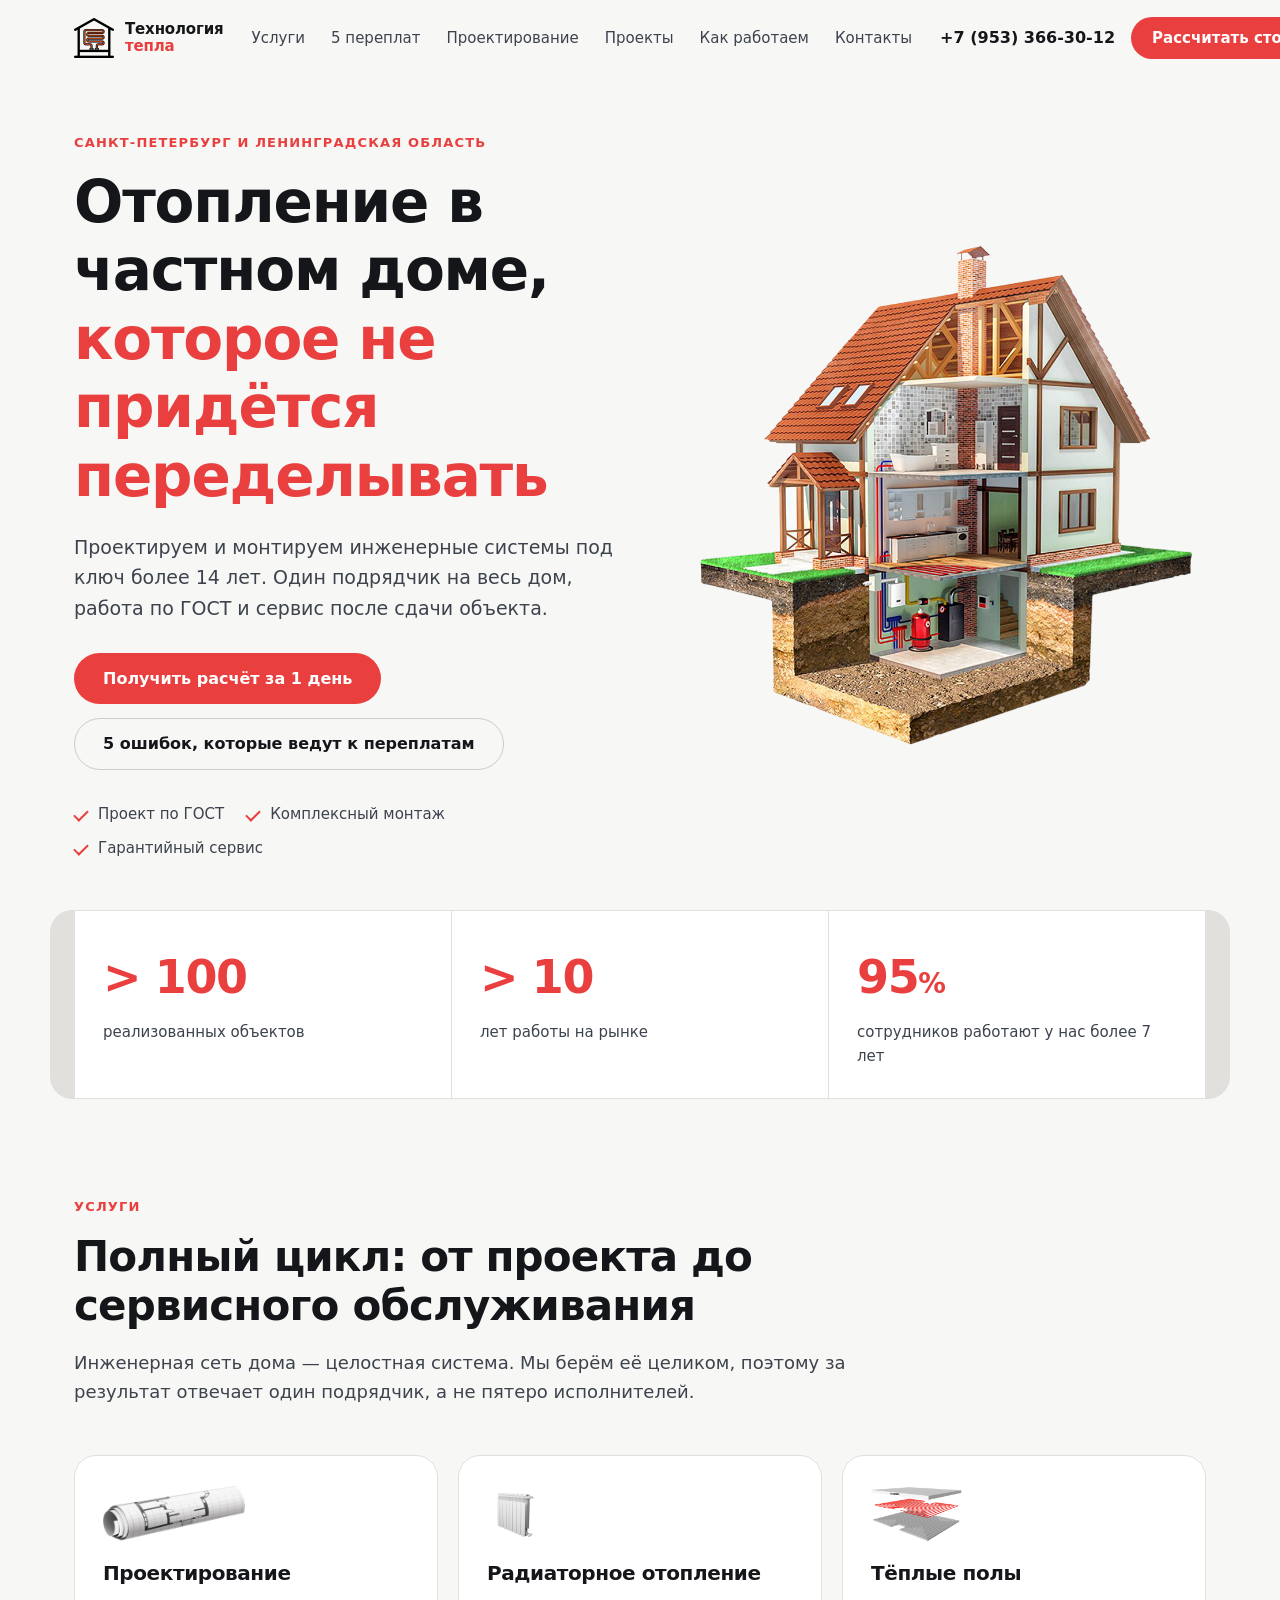
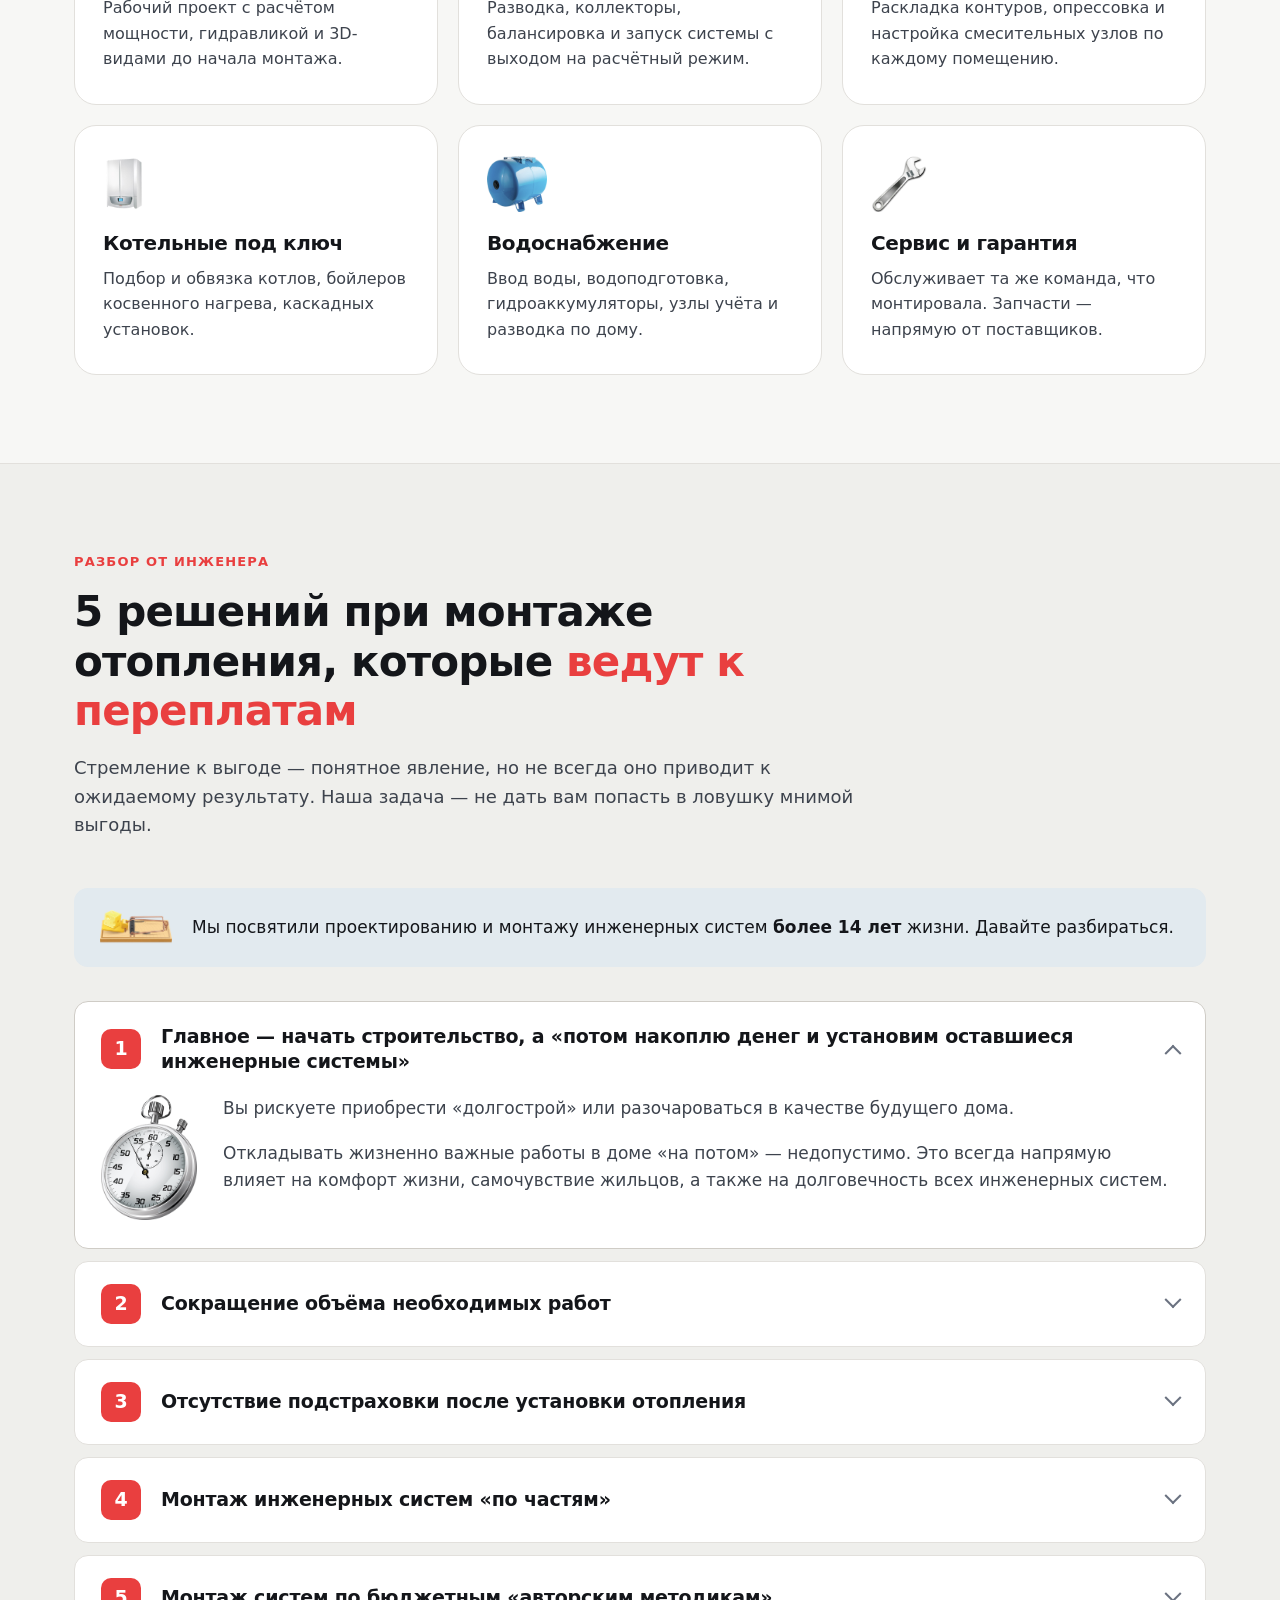
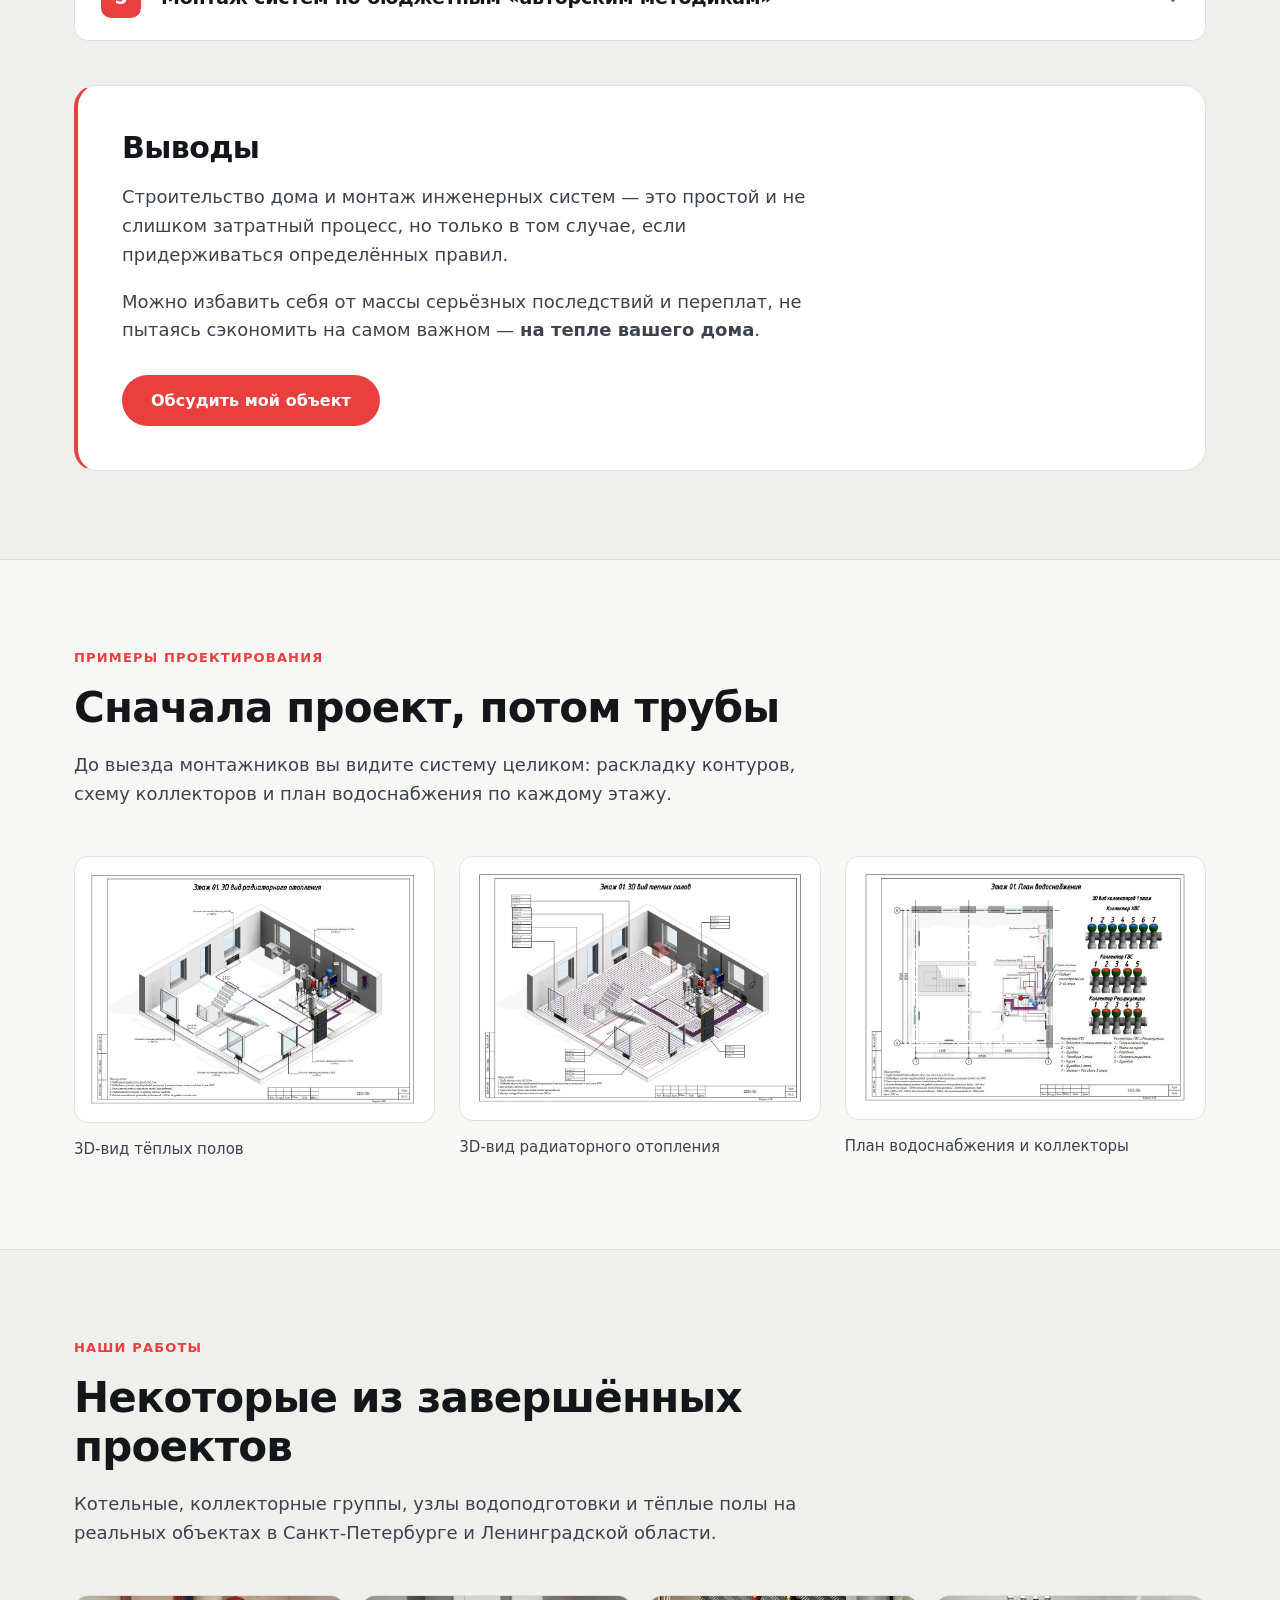
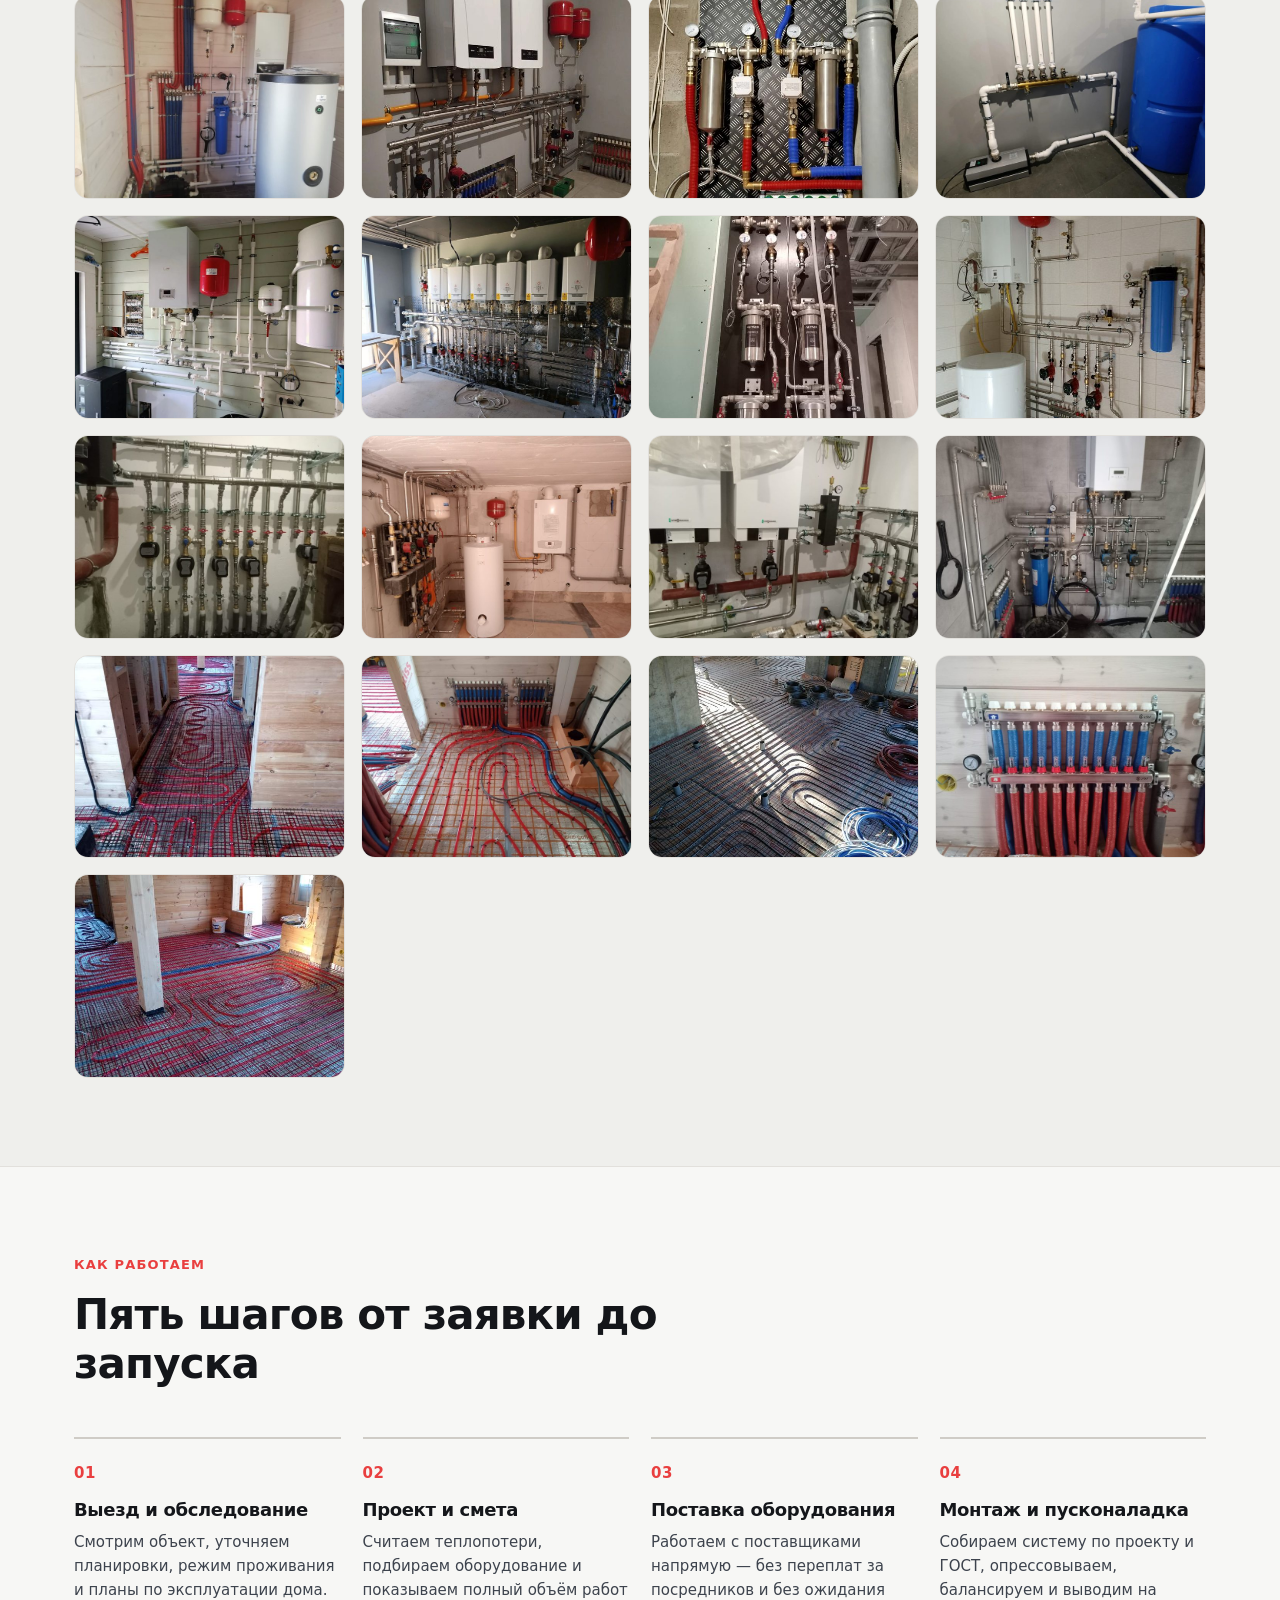
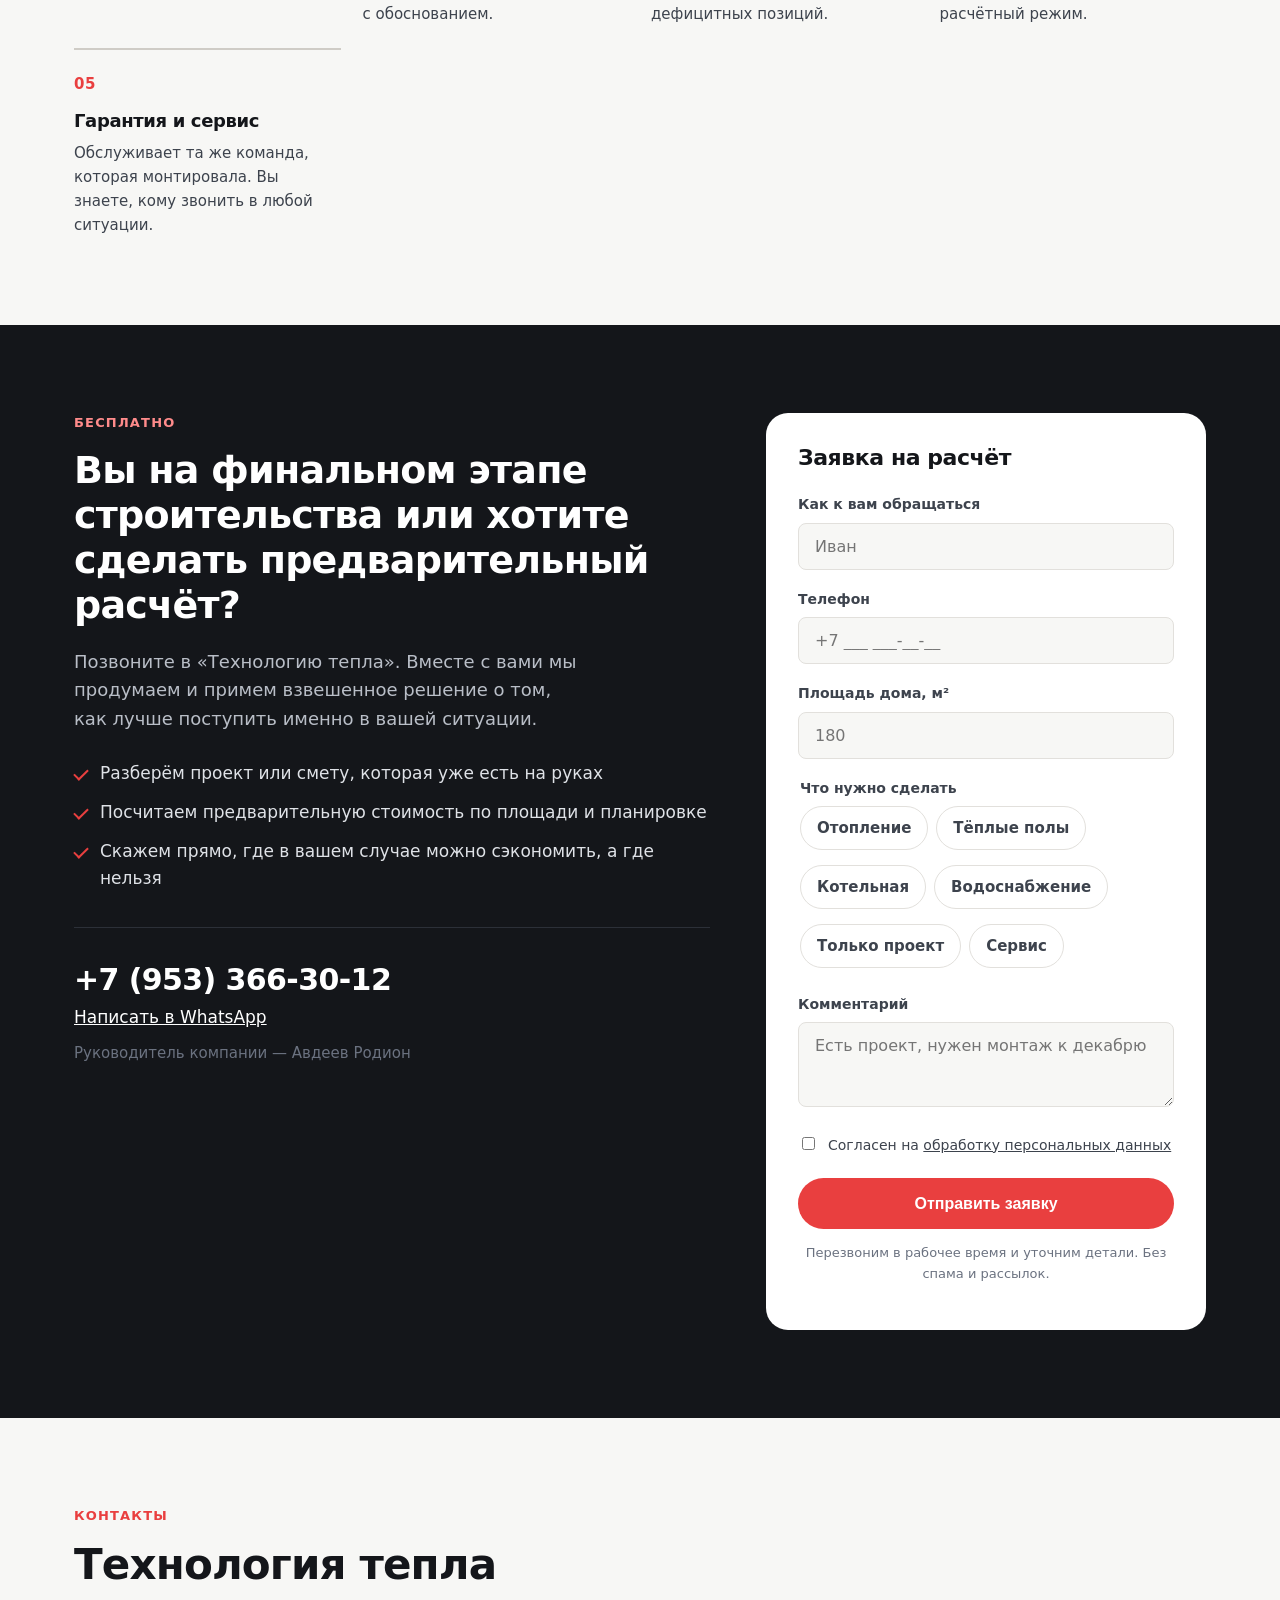
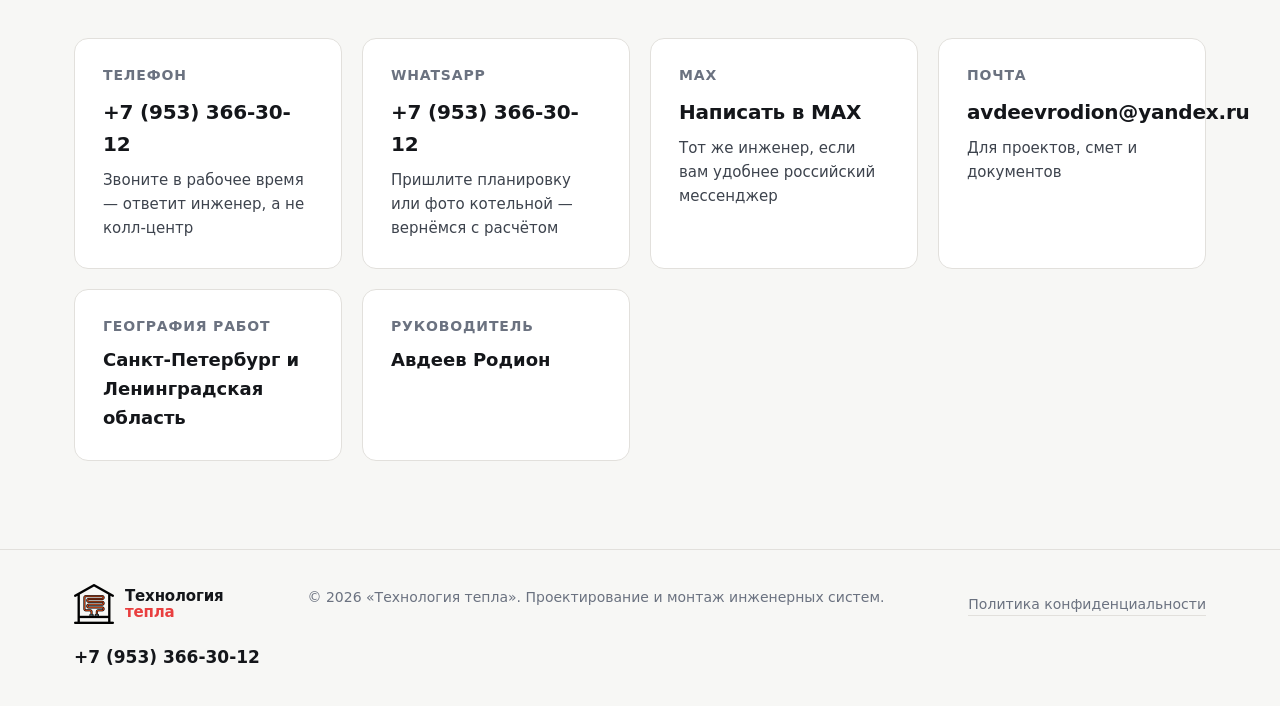
==== commit 7706cb6e: "Добавить MAX в контакты и мобильный док, страницу политики и карту сайта" ====
--- a/index.html
+++ b/index.html
@@ -6,18 +6,19 @@
 <title>Технология тепла — проектирование и монтаж отопления в частных домах СПб и ЛО</title>
 <meta name="description" content="Проектируем и монтируем отопление, тёплые полы, котельные и водоснабжение в частных домах Санкт-Петербурга и Ленинградской области. Более 14 лет опыта, свыше 100 реализованных объектов, работа по ГОСТ и сервисное обслуживание.">
 <meta name="theme-color" content="#E93F3F">
-<link rel="canonical" href="https://example.ru/">
+<link rel="canonical" href="https://inergo-sistemy.ru/">
 
 <meta property="og:type" content="website">
 <meta property="og:locale" content="ru_RU">
 <meta property="og:site_name" content="Технология тепла">
 <meta property="og:title" content="Технология тепла — отопление и инженерные системы в частных домах">
 <meta property="og:description" content="Проектирование и монтаж отопления, тёплых полов, котельных и водоснабжения в СПб и Ленобласти. Более 14 лет опыта, свыше 100 объектов.">
-<meta property="og:image" content="assets/img/projects/project-05.jpg">
+<meta property="og:url" content="https://inergo-sistemy.ru/">
+<meta property="og:image" content="https://inergo-sistemy.ru/assets/img/projects/project-05.jpg">
 
 <link rel="icon" href="assets/img/logo-radiator.png" type="image/png">
 <link rel="preload" as="image" href="assets/img/hero-house-cutaway.png">
-<link rel="stylesheet" href="assets/css/styles.css">
+<link rel="stylesheet" href="assets/css/styles.css?v=20260806">
 </head>
 <body>
 
@@ -431,7 +432,7 @@
 
         <label class="consent">
           <input type="checkbox" name="consent" required>
-          <span>Согласен на обработку персональных данных</span>
+          <span>Согласен на <a href="privacy/" target="_blank" rel="noopener">обработку персональных данных</a></span>
         </label>
         <span class="field__error" data-error-for="consent"></span>
 
@@ -459,6 +460,11 @@
           <h3>WhatsApp</h3>
           <a href="https://wa.me/79533663012" target="_blank" rel="noopener">+7 (953) 366-30-12</a>
           <p>Пришлите планировку или фото котельной — вернёмся с расчётом</p>
+        </div>
+        <div class="contacts__item">
+          <h3>MAX</h3>
+          <a class="js-max-link" href="https://max.ru/" target="_blank" rel="noopener">Написать в MAX</a>
+          <p>Тот же инженер, если вам удобнее российский мессенджер</p>
         </div>
         <div class="contacts__item">
           <h3>Почта</h3>
@@ -486,6 +492,7 @@
       <span class="logo__text">Технология<span>тепла</span></span>
     </a>
     <p class="footer__copy">© <span id="year">2026</span> «Технология тепла». Проектирование и монтаж инженерных систем.</p>
+    <a class="footer__legal" href="privacy/">Политика конфиденциальности</a>
     <a class="footer__phone" href="tel:+79533663012">+7 (953) 366-30-12</a>
   </div>
 </footer>
@@ -520,7 +527,7 @@
 
         <div class="checkbox-row" id="leadPrivacyRow">
           <input id="leadPrivacy" name="privacy" type="checkbox" required>
-          <label for="leadPrivacy">Согласен на обработку персональных данных</label>
+          <label for="leadPrivacy">Согласен на <a href="privacy/" target="_blank" rel="noopener">обработку персональных данных</a></label>
         </div>
         <div class="field-error" id="leadPrivacyError">Нужно согласие на обработку данных</div>
         <div class="field-error" id="leadSendError"></div>
@@ -568,6 +575,6 @@
 }
 </script>
 
-<script src="assets/js/script.js" defer></script>
+<script src="assets/js/script.js?v=20260806" defer></script>
 </body>
 </html>
--- a/assets/css/styles.css
+++ b/assets/css/styles.css
@@ -849,9 +849,105 @@
   font-size: 14px;
   color: var(--ink-3);
 }
+.footer__legal {
+  font-size: 14px;
+  color: var(--ink-3);
+  text-decoration: none;
+  border-bottom: 1px solid var(--line);
+}
+.footer__legal:hover { color: var(--accent); border-bottom-color: currentColor; }
 .footer__phone {
   font-weight: 700;
   text-decoration: none;
+}
+
+/* ---------------------------------------------------------------- Текстовые страницы */
+
+.legal {
+  padding: 40px 0 64px;
+}
+.legal__inner {
+  max-width: 780px;
+  margin-left: auto;
+  margin-right: auto;
+}
+.legal__back {
+  display: inline-block;
+  margin-bottom: 18px;
+  font-size: 15px;
+  text-decoration: none;
+  color: var(--ink-3);
+}
+.legal__back:hover { color: var(--accent); }
+.legal h1 {
+  font-size: clamp(28px, 4vw, 40px);
+  line-height: 1.15;
+  margin-bottom: 10px;
+}
+.legal__updated {
+  font-size: 14px;
+  color: var(--ink-3);
+  margin-bottom: 30px;
+}
+.legal h2 {
+  font-size: 22px;
+  line-height: 1.25;
+  margin: 34px 0 12px;
+}
+.legal p,
+.legal li {
+  font-size: 16px;
+  line-height: 1.65;
+  color: var(--ink-2);
+}
+.legal p { margin-bottom: 12px; }
+.legal ul {
+  list-style: none;
+  margin: 0 0 12px;
+  padding: 0;
+}
+.legal ul li {
+  position: relative;
+  padding-left: 18px;
+  margin-bottom: 8px;
+}
+/* Тире вместо маркера: в исходном тексте политики перечисления идут именно так. */
+.legal ul li::before {
+  content: "—";
+  position: absolute;
+  left: 0;
+  color: var(--accent);
+}
+.legal__table {
+  width: 100%;
+  border-collapse: collapse;
+  margin: 8px 0 12px;
+  font-size: 15px;
+}
+.legal__table th,
+.legal__table td {
+  border: 1px solid var(--line);
+  padding: 10px 12px;
+  text-align: left;
+  vertical-align: top;
+  color: var(--ink-2);
+}
+.legal__table th {
+  width: 34%;
+  font-weight: 600;
+  color: var(--ink);
+  background: var(--paper-2, rgba(0, 0, 0, .02));
+}
+.legal a { color: var(--accent); }
+
+@media (max-width: 520px) {
+  .legal__table,
+  .legal__table tbody,
+  .legal__table tr,
+  .legal__table th,
+  .legal__table td { display: block; width: 100%; }
+  .legal__table tr { margin-bottom: 12px; }
+  .legal__table th { border-bottom: none; }
 }
 
 /* ---------------------------------------------------------------- Плавающая кнопка */
